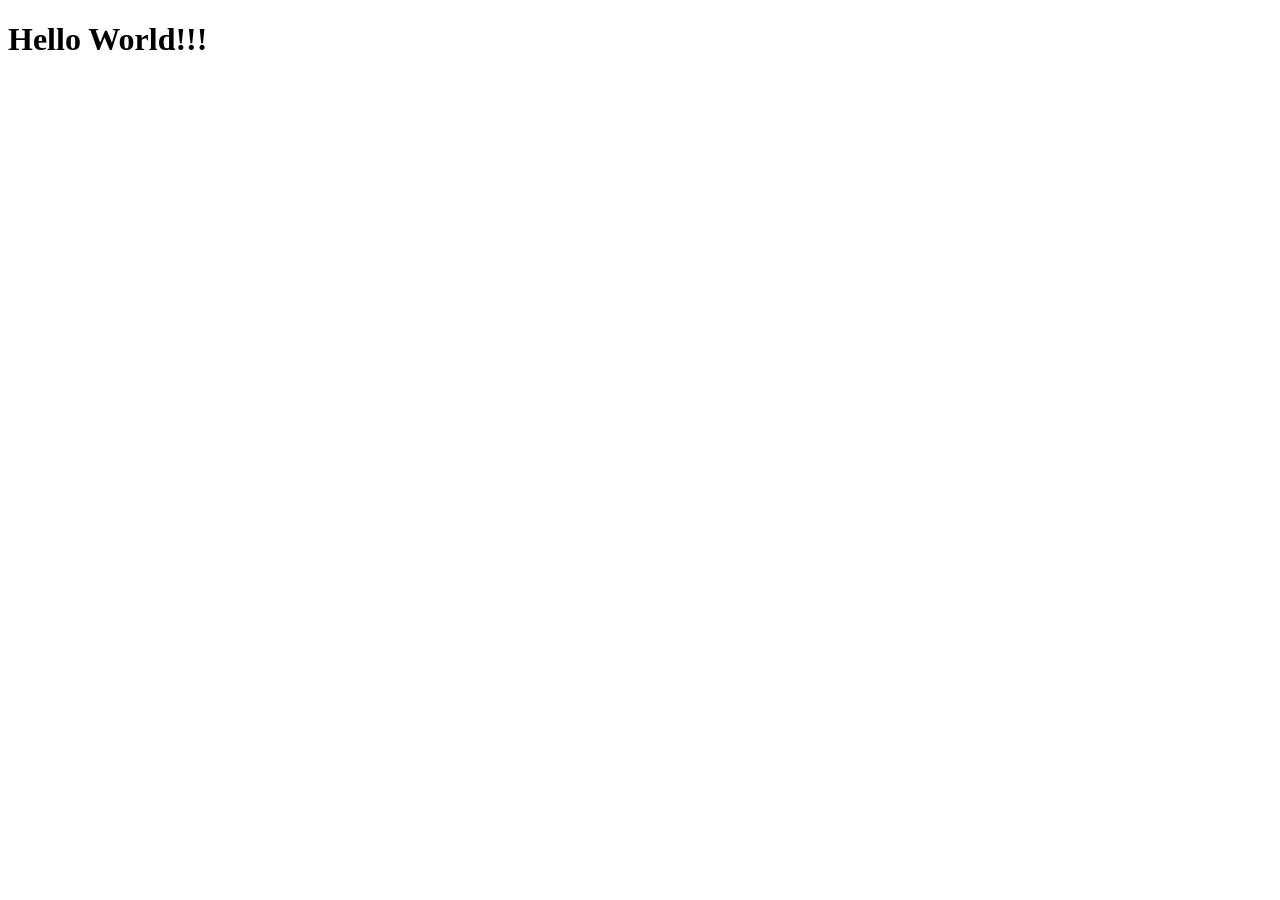
==== index.html @ 8e3392b0 "A" ====
<!DOCTYPE html>
<html>
  <head>
    <meta charset="UTF-8">
    <meta name="viewport" content="width=device-width, initial-scale=1.0">
    <title>The web site of celestine0612</title>
    <!-- The style.css file allows you to change the look of your web pages.
         If you include the next line in all your web pages, they will all share the same look.
         This makes it easier to make new pages for your site. -->
    <!-- <link href="/style.css" rel="stylesheet" type="text/css" media="all"> -->
    <style> 
    body.{
      color: 
      }
    
    </style>
    </head>
    
    <body>
    <h1>Hello World!!!</h1>


  </body>
</html>
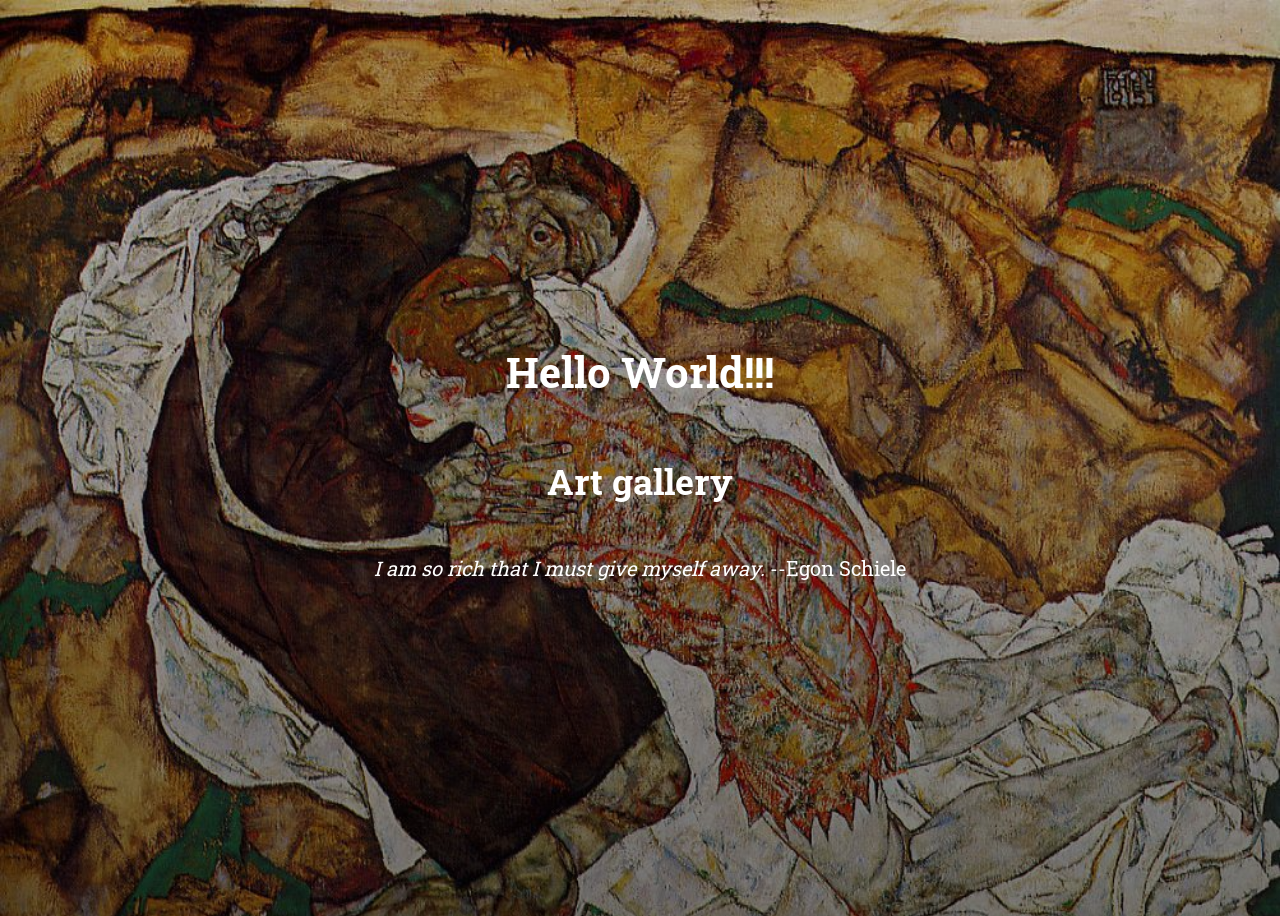
==== commit 101e464e: "First-version" ====
--- a/index.html
+++ b/index.html
@@ -8,17 +8,51 @@
          If you include the next line in all your web pages, they will all share the same look.
          This makes it easier to make new pages for your site. -->
     <!-- <link href="/style.css" rel="stylesheet" type="text/css" media="all"> -->
+     <link rel="preconnect" href="https://fonts.googleapis.com">
+     <link rel="preconnect" href="https://fonts.gstatic.com" crossorigin>
+     <link href="https://fonts.googleapis.com/css2?family=Roboto+Slab:wght@100..900&display=swap" rel="stylesheet">
+
     <style> 
-    body.{
-      color: 
-      }
+    .roboto-slab {
+      font-family: "Roboto Slab", serif;
+      font-optical-sizing: auto;
+      font-weight: 600;
+      font-style: normal;
+    }
+
+    body{
+      background-color:#F4E0C4;
+      color: white;
+      font-family: "Roboto Slab", serif;
+      background-image: linear-gradient(rgba(0,0,0,0.2), rgba(0,0,0,0.5)), 
+      url(death-and-the-maiden.jpg);
+      background-size: cover;
+      background-repeat: no-repeat;
+
+      display: flex;
+      flex-direction: column;
+      justify-content: center;
+      align-items: center;
+      min-height: 100vh;
+    }
+
+    h1{
+      font-size: 42px;
+    }
+
+    h2{
+      font-size: 36px;
+    }
+
+    p{
+      font-size: 20px;
+    }
+    </style>
+  </head>
     
-    </style>
-    </head>
-    
-    <body>
+  <body>
     <h1>Hello World!!!</h1>
-
-
+    <h2>Art gallery</h2>
+    <p><i>I am so rich that I must give myself away. </i>   --Egon Schiele </p>
   </body>
 </html>
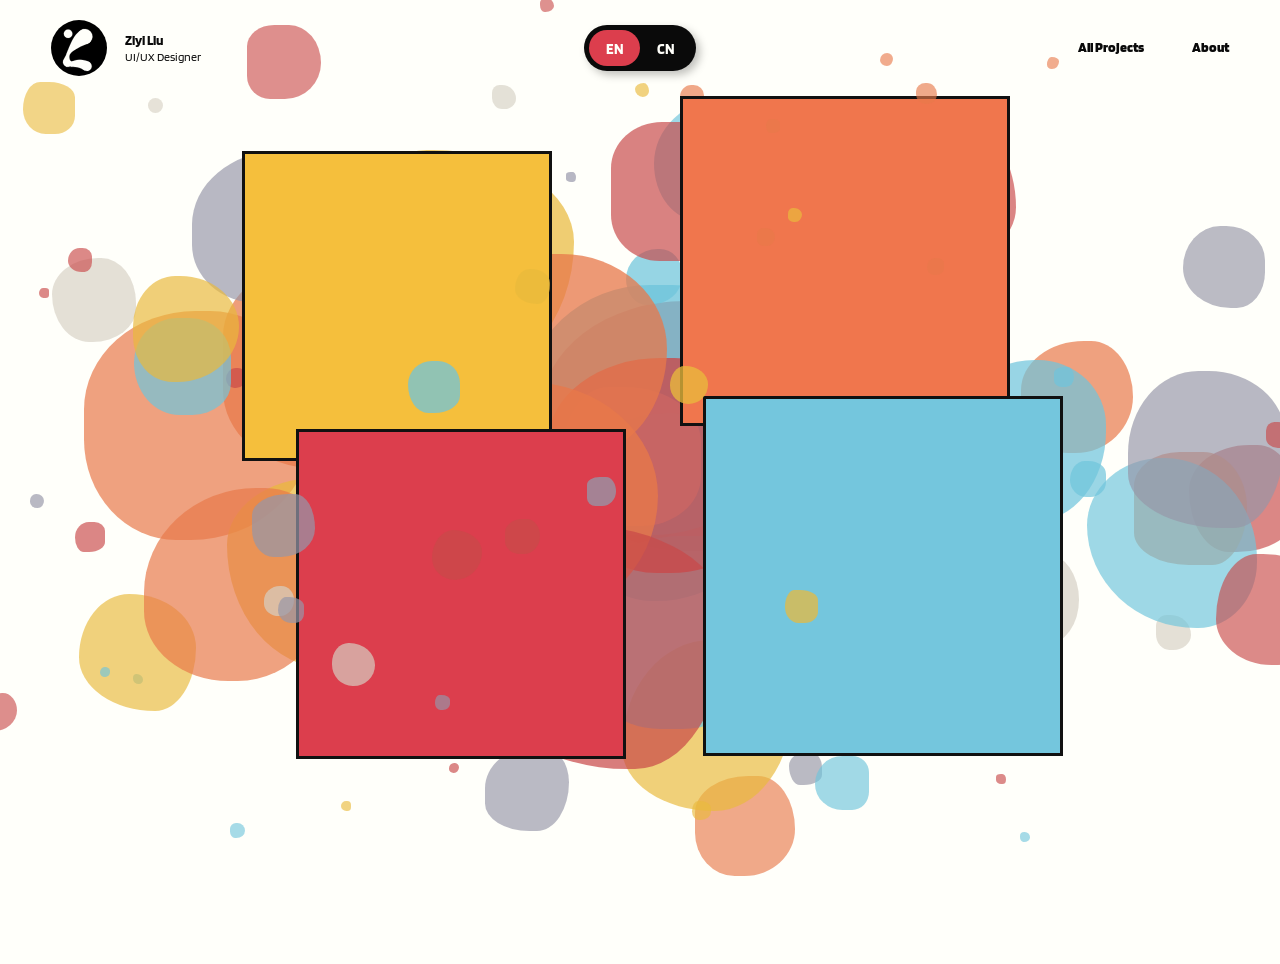
==== commit ef3abc43: "class w" ====
--- a/index.html
+++ b/index.html
@@ -1,58 +1,139 @@
 <!DOCTYPE html>
 <html>
-  <head>
-    <meta charset="UTF-8">
-    <meta name="viewport" content="width=device-width, initial-scale=1.0">
-    <title>The web site of celestine0612</title>
-    <!-- The style.css file allows you to change the look of your web pages.
-         If you include the next line in all your web pages, they will all share the same look.
-         This makes it easier to make new pages for your site. -->
-    <!-- <link href="/style.css" rel="stylesheet" type="text/css" media="all"> -->
-     <link rel="preconnect" href="https://fonts.googleapis.com">
-     <link rel="preconnect" href="https://fonts.gstatic.com" crossorigin>
-     <link href="https://fonts.googleapis.com/css2?family=Roboto+Slab:wght@100..900&display=swap" rel="stylesheet">
+<head>
+<meta charset="UTF-8">
+<meta name="viewport" content="width=device-width, initial-scale=1">
+<title>Homepage </title>
+<link href="css.css" rel="stylesheet" type="text/css" media="all"> 
+<link rel="preconnect" href="https://fonts.googleapis.com">
+<link rel="preconnect" href="https://fonts.gstatic.com" crossorigin>
+<link href="https://fonts.googleapis.com/css2?family=Blinker:wght@100;200;300;400;600;700;800;900amp;display=swap" rel="stylesheet">
+</head>
 
-    <style> 
-    .roboto-slab {
-      font-family: "Roboto Slab", serif;
-      font-optical-sizing: auto;
-      font-weight: 600;
-      font-style: normal;
-    }
+<body>
+<!-- ===== Heading ===== -->
+<header class="site-header">
+  <a class="brand" href="index.html" aria-label="Home">
+    <img class="brand-logo" src="logo.svg" alt="logo-image">
+    <div>
+      <p class="wordmark">Ziyi Liu</p>
+      <p class="role" data-i18n="role">UI/UX Designer</p>
+    </div>
+  </a>
+  <div class="lang-switch" id="langSwitch" role="group" aria-label="Language" data-lang="en">
+    <span class="lang-thumb" aria-hidden="true"></span>
+    <button class="lang-btn" type="button" data-set-lang="en" aria-pressed="true">EN</button>
+    <button class="lang-btn" type="button" data-set-lang="zh" aria-pressed="false">CN</button>
+  </div>
+  <nav class="site-nav" aria-label="Main">
+    <a href="allProject.html" data-i18n="nav.projects">All Projects</a>
+    <a href="about.html" data-i18n="nav.about">About</a>
+  </nav>
+</header>
 
-    body{
-      background-color:#F4E0C4;
-      color: white;
-      font-family: "Roboto Slab", serif;
-      background-image: linear-gradient(rgba(0,0,0,0.2), rgba(0,0,0,0.5)), 
-      url(death-and-the-maiden.jpg);
-      background-size: cover;
-      background-repeat: no-repeat;
+<main class="stage" id="stage">
+  <!-- bottom decorartion (JS) -->
+  <div class="layer layer-bg" id="layerBg" aria-hidden="true"></div>
 
-      display: flex;
-      flex-direction: column;
-      justify-content: center;
-      align-items: center;
-      min-height: 100vh;
-    }
+  <!-- middle layer - 4 project' bubbles -->
+  <div class="layer layer-main">
 
-    h1{
-      font-size: 42px;
-    }
+    <div class="slot" data-side="right"
+         style="--x:31%;--y:34%;--size:min(34vw,310px);--tint:var(--c-y);--drift-dur:19s;--morph-dur:15s;--delay:-2s;
+                --r-a:58% 42% 47% 53% / 52% 46% 54% 48%;
+                --r-b:47% 53% 61% 39% / 44% 58% 42% 56%;
+                --r-c:62% 38% 44% 56% / 57% 43% 57% 43%;">
+      <a class="bubble" href="#project-health">
+        <span class="bubble-shape"></span>
+      </a>
+      <figure class="preview">
+        <span class="preview-frame">
+          <svg viewBox="0 0 120 90" role="img" aria-label="Health preview should be here">
+            <rect width="120" height="90" fill="rgb(233,186,60)"/>
+            <circle cx="42" cy="38" r="24" fill="rgba(255,255,255,.55)"/>
+            <path d="M0 68 Q30 52 60 66 T120 58 V90 H0Z" fill="rgba(19,17,16,.18)"/>
+          </svg>
+        </span>
+        <figcaption>health app</figcaption>
+      </figure>
+    </div>
 
-    h2{
-      font-size: 36px;
-    }
+    <div class="slot" data-side="left"
+         style="--x:66%;--y:29%;--size:min(40vw,330px);--tint:var(--c-o);--drift-dur:23s;--morph-dur:18s;--delay:-7s;
+                --r-a:52% 48% 39% 61% / 46% 55% 45% 54%;
+                --r-b:63% 37% 52% 48% / 58% 41% 59% 42%;
+                --r-c:44% 56% 58% 42% / 51% 47% 53% 49%;">
+      <a class="bubble" href="#project-game">
+        <span class="bubble-shape"></span>
+      </a>
+      <figure class="preview">
+        <span class="preview-frame">
+          <svg viewBox="0 0 120 90" role="img" aria-label="Game preview should be here">
+            <rect width="120" height="90" fill="rgb(232,121,74)"/>
+            <rect x="18" y="24" width="84" height="42" rx="18" fill="rgba(255,255,255,.5)"/>
+            <circle cx="44" cy="45" r="7" fill="rgba(19,17,16,.35)"/>
+            <circle cx="78" cy="45" r="7" fill="rgba(19,17,16,.35)"/>
+          </svg>
+        </span>
+        <figcaption>Game</figcaption>
+      </figure>
+    </div>
 
-    p{
-      font-size: 20px;
-    }
-    </style>
-  </head>
-    
-  <body>
-    <h1>Hello World!!!</h1>
-    <h2>Art gallery</h2>
-    <p><i>I am so rich that I must give myself away. </i>   --Egon Schiele </p>
-  </body>
+    <div class="slot" data-side="right"
+         style="--x:36%;--y:66%;--size:min(38vw,330px);--tint:var(--c-r);--drift-dur:21s;--morph-dur:16s;--delay:-11s;
+                --r-a:49% 51% 56% 44% / 57% 43% 57% 43%;
+                --r-b:60% 40% 43% 57% / 44% 59% 41% 56%;
+                --r-c:53% 47% 62% 38% / 50% 52% 48% 50%;">
+      <a class="bubble" href="#project-research">
+        <span class="bubble-shape"></span>
+      </a>
+      <figure class="preview">
+        <span class="preview-frame">
+          <svg viewBox="0 0 120 90" role="img" aria-label="Research preview should be here">
+            <rect width="120" height="90" fill="rgb(201,74,74)"/>
+            <rect x="20" y="20" width="50" height="6" rx="3" fill="rgba(255,255,255,.7)"/>
+            <rect x="20" y="36" width="74" height="6" rx="3" fill="rgba(255,255,255,.5)"/>
+            <rect x="20" y="52" width="38" height="6" rx="3" fill="rgba(255,255,255,.5)"/>
+            <circle cx="88" cy="64" r="14" fill="rgba(19,17,16,.22)"/>
+          </svg>
+        </span>
+        <figcaption>WCAG</figcaption>
+      </figure>
+    </div>
+
+    <div class="slot" data-side="left"
+         style="--x:69%;--y:64%;--size:min(42vw,360px);--tint:var(--c-b);--drift-dur:25s;--morph-dur:20s;--delay:-16s;
+                --r-a:46% 54% 51% 49% / 55% 45% 55% 45%;
+                --r-b:57% 43% 60% 40% / 42% 57% 43% 58%;
+                --r-c:50% 50% 42% 58% / 59% 40% 60% 41%;">
+      <a class="bubble" href="#project-food">
+        <span class="bubble-shape"></span>
+      </a>
+      <figure class="preview">
+        <span class="preview-frame">
+          <svg viewBox="0 0 120 90" role="img" aria-label="Food preview should be here">
+            <rect width="120" height="90" fill="rgb(111,197,220)"/>
+            <circle cx="60" cy="45" r="26" fill="rgba(255,255,255,.55)"/>
+            <circle cx="60" cy="45" r="13" fill="rgba(19,17,16,.25)"/>
+          </svg>
+        </span>
+        <figcaption>website</figcaption>
+      </figure>
+    </div>
+  </div>
+
+  <!-- top bubbles（JS） -->
+  <div class="layer layer-top" id="layerTop" aria-hidden="true"></div>
+
+  <!-- Cursor（JS） -->
+  <div class="layer layer-cursor" id="layerCursor" aria-hidden="true"></div>
+</main>
+
+<!-- ===== Contents palce ===== -->
+<section class="site-contents" id="contents">
+</section>
+
+<script src="lang.js"> </script>
+<script src="bubble.js"></script>
+</body>
 </html>
--- a/css.css
+++ b/css.css
@@ -0,0 +1,554 @@
+:root{
+  --paper:#FFFFFA;
+  --black:#0A0A0A;
+  --grey1:#686868;
+
+  /* main bubble colour */
+  --c-y:#F5BF3C;    /* yellow */
+  --c-o:#F0764D;    /* orange */
+  --c-r:#DC3E4D;     /* red */
+  --c-b:#74C6DD;   /* blue */
+
+  /* decoration bubble colour */
+  --d-1:233,186,60;
+  --d-2:232,121,74;
+  --d-3:201,74,74;
+  --d-4:111,197,220;
+  --d-5:150,150,168;
+  --d-6:214,208,196;
+
+  /* Box shadow */
+  --shadow: 4px 4px 8px rgba(0, 0, 0, 0.25);
+
+  /* Font weight */
+  --font-weight8: 800;
+  --font-weight7: 700;
+  --font-weight6: 600;
+  --font-weight5: 500;
+  --font-weight4: 400;
+  --font-weight3: 300;
+
+  /* Font size */
+  --h1: 2rem;      /* 32px */
+  --h2: 1.75rem;   /* 28px */
+  --h3: 1.5rem;    /* 24px */
+  --h4: 1.25rem;   /* 20px */
+  --p: 0.875rem;   /* 14px */
+  --note: 0.75rem; /* 12px */
+
+
+  --stage-h:100svh;
+  --header-h:6rem;
+  --font-display: "Blinker", sans-serif;
+  --font-ui: "Blinker", sans-serif;
+}
+
+@media (prefers-color-scheme:dark){
+  :root:not([data-theme="light"]){
+    --paper:#131110;
+    --black:#F4F1EA;
+    --grey1:#a39c96;
+    --d-5:120,120,140;
+    --d-6:90,84,74;
+  }
+}
+
+:root[data-theme="dark"]{
+  --paper:#131110;
+  --black:#F4F1EA;
+  --grey1:#a39c96;
+  --d-5:120,120,140;
+  --d-6:90,84,74;
+}
+
+*,*::before,*::after{box-sizing:border-box;}
+html,body{margin:0;padding:0;}
+body{
+  background:var(--paper);
+  color:var(--black);
+  font-family:var(--font-ui);
+  -webkit-font-smoothing:antialiased;
+  overflow-x:hidden;
+}
+
+/* ============================================================
+   HEADING
+   ============================================================ */
+.site-header{
+  position:fixed;
+  top:0;
+  left:0;
+  right:0;            
+  width:100%;  
+  z-index:1000;
+  display:grid;
+  grid-template-columns:1fr auto 1fr;
+  align-items:center;
+  gap:1.5rem;
+  padding:1.25rem clamp(1.25rem,4vw,3.5rem);
+  background:transparent;     
+  pointer-events:none;
+}
+
+/* left：logo and name*/
+.brand{
+  justify-self:start;
+  display:inline-flex;
+  align-items:center;
+  gap:1.1rem;
+  color:inherit;
+  text-decoration:none;
+}
+.brand-logo{
+  width:56px;height:56px;display:block;
+  transition:transform .35s cubic-bezier(.3,1.4,.5,1);
+}
+.brand:hover .brand-logo,
+.brand:focus-visible .brand-logo{transform:rotate(-12deg) scale(1.08);}
+.brand:active .brand-logo{transform:scale(.94);}
+.brand:focus-visible{outline:2px solid var(--black);outline-offset:6px;border-radius:999px;}
+
+.wordmark{
+  font-weight:var(--font-weight7);
+  font-size:var(--p);
+  line-height:1.2;
+  margin:0;
+  letter-spacing:0;
+  }
+  
+.role{font-weight:var(--font-weight4);font-size:var(--note);line-height:1.3;margin:0;}
+
+/* middle：language switch */
+.lang-switch{
+  position:relative;
+  display:grid;
+  grid-template-columns:1fr 1fr;
+  width:112px; height:46px;
+  padding:5px;
+  background:var(--black);
+  border-radius:999px;
+  box-shadow:var(--shadow);
+}
+
+.lang-thumb{
+  position:absolute;top:5px;left:5px;
+  width:calc(50% - 5px);height:calc(100% - 10px);
+  background:var(--c-r);
+  border-radius:999px;
+  transition:transform .3s cubic-bezier(.4,0,.2,1);
+}
+.lang-switch[data-lang="zh"] .lang-thumb{transform:translateX(100%);}
+.lang-btn{
+  position:relative;
+  border:0;background:none;cursor:pointer;
+  color:var(--paper);
+  font:700 .95rem var(--font-display);
+  border-radius:999px;
+}
+.lang-btn:focus-visible{outline:2px solid #fff;outline-offset:-3px;}
+
+/* right：nav bar */
+.site-nav{justify-self:end;display:flex;gap:3rem;}
+.site-nav a{
+  color:var(--black);
+  text-decoration:none;
+  font-weight:var(--font-weight8);
+  font-size:var(--p);
+  padding:.25rem 0;
+  border-bottom:2px solid transparent;
+  transition:border-color .2s;
+}
+.site-nav a:hover,
+.site-nav a:focus-visible,
+.site-nav a[aria-current="page"]{border-bottom-color:var(--black);}
+
+/* ============================================================
+   4 main layres
+   ============================================================ */
+.stage{
+  position:relative;
+  width:100%;
+  min-height:var(--stage-h);
+  margin-top:0;
+  overflow:hidden;
+  isolation:isolate;
+}
+.layer{
+  position:absolute;
+  inset:0;
+  pointer-events:none;
+}
+.layer-bg{z-index:10;}      /* bottom decoration */
+.layer-main{z-index:20;}    /* 4 bubbles */
+.layer-top{z-index:30;}     /* top decoration*/
+.layer-cursor{z-index:40;}  /* cursor */
+
+/* ============================================================
+   bottom decoration
+   ============================================================ */
+.deco{
+  position:absolute;
+  left:var(--x);
+  top:var(--y);
+  width:var(--size);
+  height:var(--size);
+  margin-left:calc(var(--size) / -2);
+  margin-top:calc(var(--size) / -2);
+  will-change:transform;
+  animation:drift var(--drift-dur) ease-in-out var(--delay) infinite alternate;
+}
+.deco::before{
+  content:"";
+  display:block;
+  width:100%;
+  height:100%;
+  background:rgba(var(--tint), var(--alpha));
+  border-radius:var(--r-a);
+  animation:morph var(--morph-dur) ease-in-out var(--delay) infinite alternate,
+            breathe calc(var(--morph-dur) * 1.37) ease-in-out infinite alternate;
+}
+
+@keyframes drift{
+  0%   {transform:translate3d(0,0,0) rotate(0deg);}
+  25%  {transform:translate3d(var(--dx),calc(var(--dy) * -0.6),0) rotate(calc(var(--rot) * 0.4));}
+  50%  {transform:translate3d(calc(var(--dx) * -0.7),var(--dy),0) rotate(calc(var(--rot) * -0.6));}
+  75%  {transform:translate3d(calc(var(--dx) * 0.4),calc(var(--dy) * 0.8),0) rotate(calc(var(--rot) * 0.8));}
+  100% {transform:translate3d(calc(var(--dx) * -0.3),calc(var(--dy) * -0.4),0) rotate(calc(var(--rot) * -0.3));}
+}
+@keyframes morph{
+  0%  {border-radius:var(--r-a);}
+  33% {border-radius:var(--r-b);}
+  66% {border-radius:var(--r-c);}
+  100%{border-radius:var(--r-a);}
+}
+@keyframes breathe{
+  0%  {transform:scale(1);}
+  100%{transform:scale(1.06);}
+}
+
+/* ============================================================
+   4 bubbles
+   ============================================================ */
+.slot{
+  position:absolute;
+  left:var(--x);
+  top:var(--y);
+  width:var(--size);
+  height:var(--size);
+  margin-left:calc(var(--size) / -2);
+  margin-top:calc(var(--size) / -2);
+}
+.bubble{
+  position:relative;
+  display:block;
+  width:100%;
+  height:100%;
+  pointer-events:auto;
+  text-decoration:none;
+  color:var(--black);
+  cursor:pointer;
+  -webkit-tap-highlight-color:transparent;
+
+  animation:slotDrift var(--drift-dur) ease-in-out var(--delay) infinite alternate;
+  will-change:transform;
+}
+@keyframes slotDrift{
+  0%   {transform:translate3d(0,0,0) rotate(0deg);}
+  30%  {transform:translate3d(2.2%,-2.6%,0) rotate(1.1deg);}
+  60%  {transform:translate3d(-2.6%,1.8%,0) rotate(-1.3deg);}
+  100% {transform:translate3d(1.4%,2.4%,0) rotate(0.6deg);}
+}
+.bubble-shape{
+  position:absolute;
+  inset:0;
+  background:var(--tint);
+  border-style:solid; border-color:#111;
+  border-top-width:var(--sw,3px);
+  border-right-width:var(--sw,3px);
+  border-bottom-width:var(--sw,3px);
+  border-left-width:var(--sw,3px);
+  animation:
+    morph var(--morph-dur) ease-in-out var(--delay) infinite alternate,
+    brushTop    calc(var(--morph-dur)*0.46) ease-in-out var(--delay) infinite alternate,
+    brushRight  calc(var(--morph-dur)*0.59) ease-in-out calc(var(--delay) - 1.4s) infinite alternate,
+    brushBottom calc(var(--morph-dur)*0.52) ease-in-out calc(var(--delay) - 2.6s) infinite alternate,
+    brushLeft   calc(var(--morph-dur)*0.65) ease-in-out calc(var(--delay) - 0.7s) infinite alternate;
+}
+/* border changes */
+@keyframes brushTop{0%{border-top-width:4.5px;}45%{border-top-width:8px;}100%{border-top-width:5.5px;}}
+@keyframes brushRight{0%{border-right-width:7px;}50%{border-right-width:4.5px;}100%{border-right-width:8px;}}
+@keyframes brushBottom{0%{border-bottom-width:5px;}60%{border-bottom-width:9px;}100%{border-bottom-width:6px;}}
+@keyframes brushLeft{0%{border-left-width:8px;}40%{border-left-width:5px;}100%{border-left-width:7.5px;}}
+
+
+.bubble-content{
+  position:absolute;
+  inset:0;
+  display:flex;
+  flex-direction:column;
+  align-items:center;
+  justify-content:center;
+  gap:0.5rem;
+  text-align:center;
+  padding:12%;
+}
+.bubble-icon{
+  width:clamp(28px,3.2vw,44px);
+  height:auto;
+  color:#111;
+  transition:transform .45s cubic-bezier(.2,.8,.3,1);
+}
+.bubble-label{
+  font-family:var(--font-display);
+  font-weight:700;
+  font-size:clamp(1rem,1.7vw,1.5rem);
+  color:#111;
+  letter-spacing:-0.01em;
+  line-height:1.1;
+}
+.bubble:hover .bubble-shape,
+.bubble:focus-visible .bubble-shape{
+  transform:scale(1.035);
+  filter:saturate(1.15);
+}
+.bubble:hover .bubble-icon,
+.bubble:focus-visible .bubble-icon{transform:translateY(-3px) scale(1.06);}
+.bubble:focus-visible{outline:2px solid var(--black);outline-offset:8px;border-radius:40%;}
+
+/* ---------- hover preview ---------- */
+.preview{
+  position:absolute;
+  z-index:5;
+  margin:0;
+  width:clamp(140px,15vw,220px);
+  opacity:0;
+  visibility:hidden;
+  transform:translateY(10px) scale(0.94);
+  transition:opacity .32s ease, transform .38s cubic-bezier(.2,.8,.3,1), visibility 0s linear .38s;
+  pointer-events:none;
+}
+.slot[data-side="right"] .preview{left:calc(100% + 0.75rem);top:6%;}
+.slot[data-side="left"]  .preview{right:calc(100% + 0.75rem);top:6%;}
+.slot:hover .preview,
+.slot:focus-within .preview{
+  opacity:1;
+  visibility:visible;
+  transform:translateY(0) scale(1);
+  transition:opacity .32s ease, transform .38s cubic-bezier(.2,.8,.3,1), visibility 0s;
+}
+.preview-frame{
+  width:100%;
+  aspect-ratio:4 / 3;
+  border:2px solid #111;
+  border-radius:14px;
+  overflow:hidden;
+  background:var(--paper);
+  display:block;
+}
+.preview-frame img,
+.preview-frame svg{
+  width:100%;
+  height:100%;
+  object-fit:cover;
+  display:block;
+}
+.preview figcaption{
+  margin-top:0.45rem;
+  font-size:0.75rem;
+  color:var(--grey1);
+  line-height:1.35;
+}
+
+/* ============================================================
+   cursor
+   ============================================================ */
+.trail{
+  position:absolute;
+  width:var(--size);
+  height:var(--size);
+  margin-left:calc(var(--size) / -2);
+  margin-top:calc(var(--size) / -2);
+  background:rgba(var(--tint),0.42);
+  border-radius:var(--r-a);
+  animation:trailPop var(--life) cubic-bezier(.2,.7,.3,1) forwards;
+  will-change:transform,opacity;
+}
+@keyframes trailPop{
+  0%  {opacity:0;transform:scale(0.35) rotate(0deg);}
+  22% {opacity:0.9;transform:scale(1) rotate(6deg);}
+  100%{opacity:0;transform:scale(1.5) translate(var(--tx),var(--ty)) rotate(-10deg);}
+}
+
+/* ============================================================
+   CONTENTS
+   ============================================================ */
+.site-contents{
+  position:relative;
+  z-index:60;
+  padding:0 clamp(1.25rem,4vw,3.5rem) 4rem;
+  max-width:70ch;
+}
+.site-contents:empty{padding-bottom:0;}
+
+@media (max-width:720px){
+  .stage{min-height:78svh;margin-top:0;}
+  .preview{width:120px;}
+  .slot[data-side="right"] .preview{left:auto;right:calc(100% + .5rem);}
+}
+
+@media (prefers-reduced-motion:reduce){
+  .deco,.deco::before,.bubble,.bubble-shape,.trail{animation:none !important;}
+  .preview,.bubble-shape,.bubble-icon{transition:none !important;}
+}
+
+/* ============================================================
+   BoardKit Page
+   ============================================================ */
+
+.project{
+  position:relative;
+  z-index:10;
+  max-width:1120px;
+  margin:0 auto;
+  padding:0 clamp(1.25rem,4vw,3.5rem);
+}
+
+/* background bubble */
+.page-deco{
+  position:fixed;
+  inset:0;
+  z-index:0;
+  pointer-events:none;
+  overflow:hidden;}
+
+/* ---------- Hero ---------- */
+.hero{padding-top:2.5rem;}
+.hero-title{
+  display:flex;
+  align-items:center;
+  gap:1rem;
+  margin:0;
+  font-weight:var(--font-weight8);
+  font-size:clamp(1.75rem,4.6vw,3.75rem);
+  line-height:1.05;
+  letter-spacing:-0.01em;
+}
+
+.tags{list-style:none;display:flex;gap:.6rem;flex-wrap:wrap;margin:1.2rem 0 0;padding:0;}
+.tags li{
+  border:2px solid var(--black);border-radius:999px;
+  padding:.2rem 1rem;font-size:var(--p);
+}
+
+.intro{max-width:62ch;font-size:var(--p);line-height:1.4;margin:2rem 0 0;}
+
+/* ---------- heading number ---------- */
+.num-bubble{
+  --tint:var(--c-r);
+  --r-a:58% 42% 47% 53% / 52% 46% 54% 48%;
+  --r-b:47% 53% 61% 39% / 44% 58% 42% 56%;
+  --r-c:62% 38% 44% 56% / 57% 43% 57% 43%;
+  --morph-dur:12s;--delay:0s;--sw:4px;
+  position:relative;
+  flex:none;
+  width:clamp(72px,9vw,120px);
+  aspect-ratio:1;
+  display:grid;
+  place-items:center;
+}
+
+.num-bubble .num{
+  position:relative;
+  color: var(--black);
+  font-weight:var(--font-weight8);
+  font-size:clamp(1.6rem,3.6vw,3rem);
+  line-height:1;
+}
+
+.num-bubble.pop{animation:numPop .5s cubic-bezier(.2,1.4,.4,1);}
+@keyframes numPop{
+  0%{transform:scale(.7) rotate(-10deg);}
+  60%{transform:scale(1.12) rotate(3deg);}
+  100%{transform:none;}
+}
+.num-float{
+  position:fixed;z-index:50;
+  left:clamp(.5rem,2vw,2rem);top:6.5rem;
+  width:64px;
+  opacity:0;
+  transform:scale(.6);
+  pointer-events:none;
+  transition:opacity .3s ease,transform .3s cubic-bezier(.2,1.4,.4,1);
+}
+.num-float .num{font-size:1.4rem;}
+.num-float.show{opacity:1;transform:none;}
+
+/* ---------- Banner ---------- */
+.marquee{
+  position:relative;
+  z-index:10;
+  overflow:hidden;
+  margin:3.5rem 0;
+  padding:1rem 0;
+  pointer-events:none;
+  user-select:none;
+  -webkit-mask-image:linear-gradient(90deg,transparent,#000 5%,#000 95%,transparent);
+          mask-image:linear-gradient(90deg,transparent,#000 5%,#000 95%,transparent);
+}
+.marquee-track{
+  display:flex;
+  align-items:center;
+  width:max-content;
+  animation:marquee 45s linear infinite;
+}
+@keyframes marquee{to{transform:translateX(-50%);}}
+.mq-bubble{
+  position:relative;
+  flex:none;
+  width:var(--size);
+  height:var(--size);
+  margin-right:2.2rem;
+  animation:slotDrift var(--drift-dur) ease-in-out var(--delay) infinite alternate;
+}
+.mq-word{
+  flex:none;
+  margin-right:2.2rem;
+  font-weight:var(--font-weight5);
+  font-size:clamp(1.4rem,2.6vw,2rem);
+}
+
+/* ---------- Section ---------- */
+.step{padding-top:3.5rem;}
+.step-head{
+  display:flex;
+  justify-content:space-between;
+  align-items:flex-end;
+  gap:2rem;
+  margin-bottom:2rem;
+}
+.step-head p{max-width:30ch;margin:0;font-size:var(--note);line-height:1.4;}
+.step-head h2{
+  margin:0;text-align:right;
+  font-weight:var(--font-weight8);font-size:clamp(1.75rem,4.4vw,3.5rem);line-height:1;letter-spacing:-0.01em;
+}
+.ph{
+  display:grid;
+  place-items:center;
+  aspect-ratio:16 / 9;
+  background:var(--paper);
+  color:var(--black);
+  border:4px solid var(--black);
+  border-radius:clamp(28px,5vw,64px);
+  font-size:var(--p);
+  margin-bottom:2rem;
+}
+
+@media (max-width:720px){
+  .step-head{flex-direction:column;align-items:flex-start;}
+  .step-head h2{text-align:left;}
+  .num-float{top:5.5rem;width:52px;}
+}
+@media (prefers-reduced-motion:reduce){
+  .marquee-track,.mq-bubble,.num-bubble.pop{animation:none !important;}
+  .num-float{transition:none;}
+}
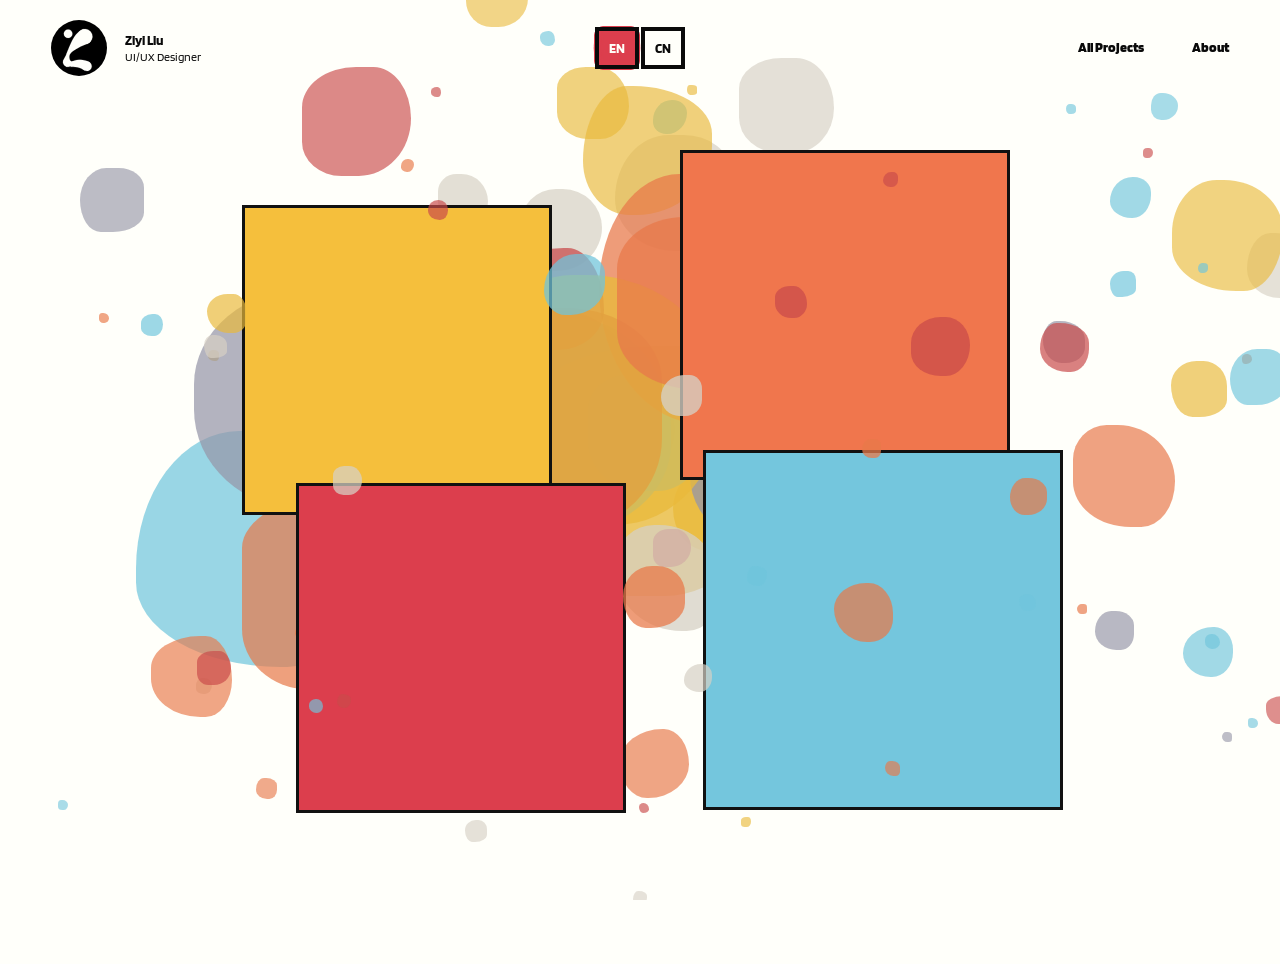
==== commit 64da9701: "all structure done" ====
--- a/index.html
+++ b/index.html
@@ -7,7 +7,7 @@
 <link href="css.css" rel="stylesheet" type="text/css" media="all"> 
 <link rel="preconnect" href="https://fonts.googleapis.com">
 <link rel="preconnect" href="https://fonts.gstatic.com" crossorigin>
-<link href="https://fonts.googleapis.com/css2?family=Blinker:wght@100;200;300;400;600;700;800;900amp;display=swap" rel="stylesheet">
+<link href="https://fonts.googleapis.com/css2?family=Blinker:wght@100;200;300;400;600;700;800;900&display=swap" rel="stylesheet">
 </head>
 
 <body>
@@ -20,13 +20,41 @@
       <p class="role" data-i18n="role">UI/UX Designer</p>
     </div>
   </a>
-  <div class="lang-switch" id="langSwitch" role="group" aria-label="Language" data-lang="en">
-    <span class="lang-thumb" aria-hidden="true"></span>
-    <button class="lang-btn" type="button" data-set-lang="en" aria-pressed="true">EN</button>
-    <button class="lang-btn" type="button" data-set-lang="zh" aria-pressed="false">CN</button>
-  </div>
+
+  <!-- ===== bubble toggle ===== -->
+<div class="lang-switch" id="langSwitch" role="group" aria-label="Language" data-lang="en">
+  <!-- bottom -->
+  <span class="lang-fill is-en" aria-hidden="true"></span>
+  <span class="lang-fill is-cn" aria-hidden="true"></span>
+
+  <!-- middle: red bubble switch -->
+  <span class="lang-goo" aria-hidden="true">
+    <i class="goo-blob goo-left is-en"></i>
+    <i class="goo-center"></i>
+    <i class="goo-blob goo-right is-cn"></i>
+  </span>
+
+  <!-- top1: black outline -->
+  <span class="lang-outline is-en" aria-hidden="true"></span>
+  <span class="lang-outline is-cn" aria-hidden="true"></span>
+
+  <!-- top2: words -->
+  <button class="lang-btn" type="button" data-set-lang="en" aria-pressed="true">EN</button>
+  <button class="lang-btn" type="button" data-set-lang="zh" aria-pressed="false">CN</button>
+</div>
+
+<!-- ===== a filter ===== -->
+<svg width="0" height="0" style="position:absolute" aria-hidden="true" focusable="false">
+  <filter id="langGoo" x="-20%" y="-30%" width="140%" height="160%" color-interpolation-filters="sRGB">
+    <feGaussianBlur in="SourceGraphic" stdDeviation="4.5" result="blur"/>
+    <feColorMatrix in="blur" mode="matrix"
+      values="1 0 0 0 0  0 1 0 0 0  0 0 1 0 0  0 0 0 18 -7"/>
+  </filter>
+</svg>
+
+<!-- ===== right ===== -->
   <nav class="site-nav" aria-label="Main">
-    <a href="allProject.html" data-i18n="nav.projects">All Projects</a>
+    <a href="ProjectsList.html" data-i18n="nav.projects">All Projects</a>
     <a href="about.html" data-i18n="nav.about">About</a>
   </nav>
 </header>
@@ -39,7 +67,7 @@
   <div class="layer layer-main">
 
     <div class="slot" data-side="right"
-         style="--x:31%;--y:34%;--size:min(34vw,310px);--tint:var(--c-y);--drift-dur:19s;--morph-dur:15s;--delay:-2s;
+         style="--x:31%;--y:40%;--size:min(34vw,310px);--tint:var(--c-y);--drift-dur:19s;--morph-dur:15s;--delay:-2s;
                 --r-a:58% 42% 47% 53% / 52% 46% 54% 48%;
                 --r-b:47% 53% 61% 39% / 44% 58% 42% 56%;
                 --r-c:62% 38% 44% 56% / 57% 43% 57% 43%;">
@@ -59,7 +87,7 @@
     </div>
 
     <div class="slot" data-side="left"
-         style="--x:66%;--y:29%;--size:min(40vw,330px);--tint:var(--c-o);--drift-dur:23s;--morph-dur:18s;--delay:-7s;
+         style="--x:66%;--y:35%;--size:min(40vw,330px);--tint:var(--c-o);--drift-dur:23s;--morph-dur:18s;--delay:-7s;
                 --r-a:52% 48% 39% 61% / 46% 55% 45% 54%;
                 --r-b:63% 37% 52% 48% / 58% 41% 59% 42%;
                 --r-c:44% 56% 58% 42% / 51% 47% 53% 49%;">
@@ -80,7 +108,7 @@
     </div>
 
     <div class="slot" data-side="right"
-         style="--x:36%;--y:66%;--size:min(38vw,330px);--tint:var(--c-r);--drift-dur:21s;--morph-dur:16s;--delay:-11s;
+         style="--x:36%;--y:72%;--size:min(38vw,330px);--tint:var(--c-r);--drift-dur:21s;--morph-dur:16s;--delay:-11s;
                 --r-a:49% 51% 56% 44% / 57% 43% 57% 43%;
                 --r-b:60% 40% 43% 57% / 44% 59% 41% 56%;
                 --r-c:53% 47% 62% 38% / 50% 52% 48% 50%;">
@@ -102,7 +130,7 @@
     </div>
 
     <div class="slot" data-side="left"
-         style="--x:69%;--y:64%;--size:min(42vw,360px);--tint:var(--c-b);--drift-dur:25s;--morph-dur:20s;--delay:-16s;
+         style="--x:69%;--y:70%;--size:min(42vw,360px);--tint:var(--c-b);--drift-dur:25s;--morph-dur:20s;--delay:-16s;
                 --r-a:46% 54% 51% 49% / 55% 45% 55% 45%;
                 --r-b:57% 43% 60% 40% / 42% 57% 43% 58%;
                 --r-c:50% 50% 42% 58% / 59% 40% 60% 41%;">
--- a/css.css
+++ b/css.css
@@ -79,7 +79,7 @@
   top:0;
   left:0;
   right:0;            
-  width:100%;  
+  width:100%; 
   z-index:1000;
   display:grid;
   grid-template-columns:1fr auto 1fr;
@@ -87,7 +87,6 @@
   gap:1.5rem;
   padding:1.25rem clamp(1.25rem,4vw,3.5rem);
   background:transparent;     
-  pointer-events:none;
 }
 
 /* left：logo and name*/
@@ -120,32 +119,101 @@
 
 /* middle：language switch */
 .lang-switch{
-  position:relative;
-  display:grid;
-  grid-template-columns:1fr 1fr;
-  width:112px; height:46px;
-  padding:5px;
-  background:var(--black);
+  --lsw:4px;
+  position:relative;
+  isolation:isolate;
+  width:92px;
+  height:44px;
+  pointer-events:auto;       
+}
+
+.lang-fill,
+.lang-outline,
+.goo-blob{
+  position:absolute;
+  top:1px;
+  height:calc(100% - 2px);
+  width:calc(50% - 2px);
+  animation:morph var(--morph-dur) ease-in-out var(--delay) infinite alternate;
+}
+
+/* EN / CN */
+.is-en{
+  left:1px;
+  --r-a:58% 42% 47% 53% / 52% 46% 54% 48%;
+  --r-b:47% 53% 61% 39% / 44% 58% 42% 56%;
+  --r-c:62% 38% 44% 56% / 57% 43% 57% 43%;
+  --morph-dur:9s; --delay:-2s;
+}
+.is-cn{
+  left:calc(50% + 1px);
+  --r-a:46% 54% 51% 49% / 55% 45% 55% 45%;
+  --r-b:57% 43% 60% 40% / 42% 57% 43% 58%;
+  --r-c:50% 50% 42% 58% / 59% 40% 60% 41%;
+  --morph-dur:11s; --delay:-5s;
+}
+
+/* lang bg color */
+.lang-fill{background:var(--paper);z-index:1;}
+
+/* lang middle red */
+.lang-goo{
+  position:absolute;
+  inset:0;
+  z-index:2;
+  filter:url(#langGoo);
+  pointer-events:none;
+}
+.goo-blob,
+.goo-center{background:var(--c-r);}
+
+/* left:EN=1 CN=0 */
+.goo-left{transform:scale(1);transition:transform .45s;}
+/* right:EN=0 */
+.goo-right{transform:scale(0);transition:transform .45s;}
+/* stick two bubbles together */
+.goo-center{
+  position:absolute;
+  left:0; top:30%;
+  width:50%; height:40%;
   border-radius:999px;
-  box-shadow:var(--shadow);
-}
-
-.lang-thumb{
-  position:absolute;top:5px;left:5px;
-  width:calc(50% - 5px);height:calc(100% - 10px);
-  background:var(--c-r);
+  transition:transform .6s;
+}
+.lang-switch[data-lang="zh"] .goo-left  {transform:scale(0);}
+.lang-switch[data-lang="zh"] .goo-right {transform:scale(1);}
+.lang-switch[data-lang="zh"] .goo-center{transform:translateX(100%);}
+
+/* top: handdraw line-keep changing */
+.lang-outline{
+  z-index:3;
+  border:var(--lsw) solid var(--black);
+  pointer-events:none;
+  animation:
+    morph var(--morph-dur) ease-in-out var(--delay) infinite alternate,
+    langBrush calc(var(--morph-dur)*0.5) ease-in-out var(--delay) infinite alternate;
+}
+@keyframes langBrush{
+  0%  {border-width:2px 4px 3px 5px;}
+  50% {border-width:5px 2px 4px 2px;}
+  100%{border-width:3px 5px 2px 4px;}
+}
+
+.lang-btn{
+  position:absolute;
+  top:0;
+  width:50%;
+  height:100%;
+  z-index:4;
+  border:0;background:none;cursor:pointer;
+  color:var(--black);
+  font:700 .85rem var(--font-display);
   border-radius:999px;
-  transition:transform .3s cubic-bezier(.4,0,.2,1);
-}
-.lang-switch[data-lang="zh"] .lang-thumb{transform:translateX(100%);}
-.lang-btn{
-  position:relative;
-  border:0;background:none;cursor:pointer;
-  color:var(--paper);
-  font:700 .95rem var(--font-display);
-  border-radius:999px;
-}
-.lang-btn:focus-visible{outline:2px solid #fff;outline-offset:-3px;}
+  transition:color .25s ease .2s;   
+}
+.lang-btn[data-set-lang="en"]{left:0;}
+.lang-btn[data-set-lang="zh"]{left:50%;}
+.lang-btn[aria-pressed="true"]{color:var(--paper);}   
+.lang-btn:focus-visible{outline:2px solid var(--black);outline-offset:2px;}
 
 /* right：nav bar */
 .site-nav{justify-self:end;display:flex;gap:3rem;}
@@ -161,6 +229,47 @@
 .site-nav a:hover,
 .site-nav a:focus-visible,
 .site-nav a[aria-current="page"]{border-bottom-color:var(--black);}
+
+/* ============================================================
+   labels
+   ============================================================ */
+.tags li{
+  border:3px solid var(--black);
+  border-width:3px 2.5px 3.5px 2.5px;                 /* different width-brush  */
+  border-radius:38% 62% 55% 45% / 62% 48% 52% 58%;    /* keep change-make bubble looks like floating */
+  padding:.3rem 1.2rem;
+  font-size:var(--note);
+  line-height:1.3;
+}
+
+.tags li:nth-child(1){
+  border-width:3px 2.5px 3.5px 2.5px;
+  border-radius:38% 62% 55% 45% / 62% 48% 52% 58%;
+}
+.tags li:nth-child(2){
+  border-width:2.5px 3.5px 2.5px 3px;
+  border-radius:55% 45% 40% 60% / 50% 60% 40% 50%;
+  transform:rotate(-0.6deg);
+}
+.tags li:nth-child(3){
+  border-width:3.5px 2.5px 3px 3.5px;
+  border-radius:44% 56% 62% 38% / 55% 42% 58% 45%;
+  transform:rotate(0.5deg);
+}
+.tags li:nth-child(4){
+  border-width:2.5px 3px 3.5px 2.5px;
+  border-radius:60% 40% 48% 52% / 46% 56% 44% 54%;
+  transform:rotate(-0.4deg);
+}
+.tags li:nth-child(5){
+  border-width:3px 3.5px 2.5px 3px;
+  border-radius:42% 58% 50% 50% / 58% 44% 56% 42%;
+  transform:rotate(0.7deg);
+}
+.tags li:nth-child(n+6){
+  border-width:3.5px 2.5px 3px 3px;
+  border-radius:52% 48% 43% 57% / 49% 57% 43% 51%;
+}
 
 /* ============================================================
    4 main layres
@@ -417,12 +526,12 @@
 .page-deco{
   position:fixed;
   inset:0;
-  z-index:0;
+  z-index:-1;
   pointer-events:none;
   overflow:hidden;}
 
 /* ---------- Hero ---------- */
-.hero{padding-top:2.5rem;}
+.hero{padding-top:3rem;}
 .hero-title{
   display:flex;
   align-items:center;
@@ -432,6 +541,7 @@
   font-size:clamp(1.75rem,4.6vw,3.75rem);
   line-height:1.05;
   letter-spacing:-0.01em;
+  padding-top: 2rem;
 }
 
 .tags{list-style:none;display:flex;gap:.6rem;flex-wrap:wrap;margin:1.2rem 0 0;padding:0;}
@@ -488,10 +598,8 @@
   position:relative;
   z-index:10;
   overflow:hidden;
-  margin:3.5rem 0;
+  margin:2rem 0 0;
   padding:1rem 0;
-  pointer-events:none;
-  user-select:none;
   -webkit-mask-image:linear-gradient(90deg,transparent,#000 5%,#000 95%,transparent);
           mask-image:linear-gradient(90deg,transparent,#000 5%,#000 95%,transparent);
 }
@@ -512,6 +620,7 @@
 }
 .mq-word{
   flex:none;
+  color:inherit;text-decoration:none;white-space:nowrap;
   margin-right:2.2rem;
   font-weight:var(--font-weight5);
   font-size:clamp(1.4rem,2.6vw,2rem);
@@ -532,15 +641,14 @@
   font-weight:var(--font-weight8);font-size:clamp(1.75rem,4.4vw,3.5rem);line-height:1;letter-spacing:-0.01em;
 }
 .ph{
-  display:grid;
-  place-items:center;
+  display:grid;place-items:center;
   aspect-ratio:16 / 9;
-  background:var(--paper);
+  background:var(--grey-bg);
   color:var(--black);
-  border:4px solid var(--black);
-  border-radius:clamp(28px,5vw,64px);
-  font-size:var(--p);
-  margin-bottom:2rem;
+  font-weight:var(--font-weight7);
+  font-size:var(--h2);
+  width:100vw;
+  margin:0 0 3rem calc(50% - 50vw);   /* full-bleed */
 }
 
 @media (max-width:720px){
@@ -551,4 +659,574 @@
 @media (prefers-reduced-motion:reduce){
   .marquee-track,.mq-bubble,.num-bubble.pop{animation:none !important;}
   .num-float{transition:none;}
-}+}
+
+
+/* ============================================================
+   allProjects Page-project list
+   ============================================================ */
+.content {
+  max-width: 1200px;
+  margin: 60px auto;
+  padding: 0 60px;
+}
+
+.project-card {
+  padding: 24px;
+  border: 1px solid #ddd;
+  border-radius: 12px;
+}
+
+.project-card a {
+  color: #DC3E4D;
+  text-decoration: none;
+}
+
+.project-card a:hover {
+  text-decoration: underline;
+}
+
+.visually-hidden{
+  position:absolute;width:1px;height:1px;overflow:hidden;
+  clip:rect(0 0 0 0);white-space:nowrap;
+}
+
+.projects-page{
+  position:relative;
+  z-index:10;                                  
+  max-width:none;
+  margin:0;
+  padding:calc(var(--header-h) + 1rem) clamp(1.25rem,4vw,3.5rem) 4rem;
+  display:grid;
+  grid-template-columns:minmax(280px,420px) 1fr;
+  gap:2.5rem;
+  align-items:start;
+}
+
+/* ---------- ledt:list ---------- */
+.project-list{list-style:none;margin:0;padding:0;}
+.project-item{
+  font-weight:var(--font-weight4);              
+}
+.project-item:hover,
+.project-item:focus-within{
+  font-weight:var(--font-weight7);            
+}
+.project-link{
+  display:block;
+  color:inherit;
+  text-decoration:none;
+  padding:0rem 0 .8rem;
+  outline:none;
+}
+.project-top{
+  display:flex;
+  justify-content:space-between;
+  align-items:center;
+  flex-wrap:wrap;
+  gap:.6rem 1rem;
+}
+.project-title{
+  margin:0;
+  font-weight:inherit;                         
+  font-size:var(--h2);
+  line-height:1.1;
+}
+.project-num{margin-right:.5rem;}
+.project-item .tags{margin:0;}                 
+.project-desc{
+  margin:.9rem 0 0;
+  font-size:var(--p);
+  line-height:1.4;
+  font-weight:inherit;
+}
+
+/* 静止的不规则分隔线 */
+.project-line{
+  display:block;
+  width:100%;
+  height:20px;
+}
+.project-line path{
+  fill:none;
+  stroke:var(--black);
+  stroke-width:2;
+  stroke-linecap:round;
+  vector-effect:non-scaling-stroke;             
+}
+
+/* ---------- right：project poster ---------- */
+.project-preview{
+  position:sticky;
+  top:calc(var(--header-h) + 1rem);
+  aspect-ratio:4 / 3;
+  background:color-mix(in srgb, var(--black) 14%, var(--paper)); 
+  overflow:hidden;
+}
+.preview-slide{
+  position:absolute;
+  inset:0;
+  margin:0;
+  display:grid;
+  place-items:center;
+  opacity:0;
+  transition:opacity .35s ease;
+}
+.preview-slide.is-active{opacity:1;}
+.preview-slide img{width:100%;height:100%;object-fit:cover;display:block;}
+.preview-placeholder{color:var(--grey1);font-size:var(--p);}
+
+@media (max-width:720px){
+  .projects-page{
+    grid-template-columns:1fr;
+  }
+  .project-preview{
+    display:block;
+    order:-1;
+    position: static;
+    width:100%;
+  }               
+}
+
+/* ============================================================
+   =====  BoardKit  =====
+   ============================================================ */
+:root{
+  --grey-bg:color-mix(in srgb,var(--black) 14%,var(--paper));
+  --wave:url("data:image/svg+xml,%3Csvg xmlns='http://www.w3.org/2000/svg' viewBox='0 0 1440 100' preserveAspectRatio='none'%3E%3Cpath d='M0 0H1440V40C1180 100 1000 0 760 45S260 100 0 30Z'/%3E%3C/svg%3E");
+}
+html{scroll-behavior:smooth;}
+[data-nav]{scroll-margin-top:6rem;}
+
+/* ---- left side nav (JS ) ---- */
+.side-nav{
+  position:fixed;
+  left:clamp(1rem,2.2vw,2.5rem);
+  top:50%;
+  transform:translateY(-50%);
+  z-index:50;
+  display:flex;
+  flex-direction:column;
+  gap:.9rem;
+}
+
+.side-nav a{
+  position:relative;
+  padding-left:1.1rem;
+  font-size:var(--note);
+  color:var(--grey1);
+  text-decoration:none;
+  transition:color .2s;
+}
+
+.side-nav a::before{
+  content:"";
+  position:absolute;
+  left:0;top:50%;
+  width:.55rem;
+  height:.55rem;
+  margin-top:-.275rem;
+  border-radius:50%;
+  background:var(--c-r);
+  transform:scale(0);
+  transition:transform .25s cubic-bezier(.2,1.4,.4,1);
+}
+
+.side-nav a:hover{
+  color:var(--black);
+}
+.side-nav a.is-active{
+  color:var(--black);
+  font-weight:var(--font-weight7);
+}
+
+.side-nav a.is-active::before{transform:scale(1);}
+@media (max-width:1359px){.side-nav{display:none;}}
+
+/* ---- section heading variants: data-align="left|right" ---- */
+.step-head{
+  align-items:center;
+}
+
+.step-head h2{
+  display:flex;
+  align-items:center;
+  gap:.15em;
+  white-space:nowrap;
+}
+
+.step-head .num-bubble{
+  width:1.3em;
+}
+
+.step-head .num-bubble .num{
+  font-size:.55em;
+}
+
+.step[data-align="right"] .step-head h2{flex-direction:row-reverse;}
+.step[data-align="left"] .step-head{flex-direction:row-reverse;}
+.step[data-align="left"] .step-head h2{text-align:left;}
+@media (max-width:720px){
+  .step[data-align="left"] .step-head{flex-direction:column;}
+  .step-head h2{white-space:normal;}
+}
+
+/* ---- wavy full-bleed bands ---- */
+.band{
+  position:relative;
+  isolation:isolate;
+  padding:clamp(5rem,11vw,10rem) 0;
+}
+
+.band::before,.band::after{
+  content:"";
+  position:absolute;
+  left:0;
+  right:0;
+  height:clamp(36px,7vw,100px);
+  background:var(--paper);
+  -webkit-mask:var(--wave) center/100% 100% no-repeat;mask:var(--wave) center/100% 100% no-repeat;
+}
+
+.band::before{
+  top:-1px;
+}
+.band::after{
+  bottom:-1px;
+  transform:scaleY(-1);
+}
+.band-grey{
+  background:var(--grey-bg);
+}
+.band-red{
+  background:var(--c-r);
+  color:#FFFFFA;
+}
+.band-flat::before,.band-flat::after{display:none;}   
+.band-flat{
+  background:var(--c-r);
+  color:#FFFFFA;
+}
+.showcase{
+  display:grid;
+  place-items:center;
+  min-height:min(70vw,720px);
+  font-weight:var(--font-weight7);
+  font-size:var(--h2);
+  text-align:center;
+}
+
+.showcase video,.showcase img{
+  width:100%;
+  max-height:720px;
+  object-fit:cover;
+  display:block;
+}
+
+/* ---- persona ---- */
+.persona-list{
+  position:relative;
+  display:grid;
+  gap:4rem;
+  padding:1rem 0 3rem;
+}
+.persona{
+  display:flex;
+  gap:2.5rem;
+  align-items:flex-start;
+  position:relative;
+  z-index:1;
+}
+.persona:nth-child(even){flex-direction:row-reverse;}
+.avatar{
+  flex:none;
+  width:clamp(110px,15vw,190px);
+  aspect-ratio:1;
+  border-radius:50%;
+  border:3px solid var(--black);
+  background:var(--grey-bg);
+  overflow:hidden;
+}
+.avatar img{
+  width:100%;
+  height:100%;
+  object-fit:cover;
+  display:block;
+}
+.persona h3{
+  margin:0 0 .4rem;
+  font-size:var(--h4);
+}
+.persona p{
+  margin:0;
+  font-size:var(--note);
+  line-height:1.5;
+}
+.persona-cols{
+  display:grid;
+  grid-template-columns:1fr 1fr;
+  gap:1.5rem;
+  margin-top:1rem;
+}
+.persona-cols h4{
+  margin:0 0 .3rem;
+  font-size:var(--note);
+}
+.persona-cols ul{
+  margin:0;
+  padding-left:1rem;
+  font-size:var(--note);
+  line-height:1.5;
+}
+.persona-path{
+  position:absolute;
+  inset:0;
+  width:100%;
+  height:100%;
+  z-index:0;
+  pointer-events:none;
+  overflow:visible;
+}
+.persona-path path{
+  fill:none;
+  stroke:var(--black);
+  stroke-width:2;
+  stroke-dasharray:10 14;
+  vector-effect:non-scaling-stroke;
+}
+@media (max-width:720px){
+  .persona,.persona:nth-child(even){flex-direction:column;}
+  .persona-path{display:none;}}
+
+/* ---- pain-point blobs ---- */
+.pain-grid{
+  display:grid;
+  grid-template-columns:repeat(3,1fr);
+  gap:2rem;
+  padding:1rem 0;
+}
+.blob{
+  aspect-ratio:1;
+  display:flex;
+  align-items:center;
+  justify-content:center;
+  padding:clamp(1.5rem,4vw,3.2rem);
+  border:5px solid #FFFFFA;
+  border-radius:var(--r-a,50%);
+  animation:morph var(--morph-dur,12s) ease-in-out var(--delay,0s) infinite alternate;
+}
+.blob ul{
+  margin:0;
+  padding-left:1.1rem;
+  font-size:var(--p);
+  line-height:1.5;
+}
+@media (max-width:720px){.pain-grid{grid-template-columns:1fr;}}
+
+/* ---- footer ---- */
+.site-footer{
+  position:relative;
+  z-index:10;
+  padding:5rem 0 0;
+}
+.foot-actions{
+  position:relative;
+  display:flex;
+  justify-content:center;
+  align-items:center;
+  padding:0 clamp(1.25rem,4vw,3.5rem);}
+
+.btn-blob,.btn-top{
+  border:3px solid var(--black);
+  background:transparent;
+  color:var(--black);
+  cursor:pointer;
+  font:var(--font-weight7) 1.25rem var(--font-display);
+  text-decoration:none;
+  transition:background .25s,color .25s;
+}
+.btn-blob{
+  padding:1.1rem 2.6rem;
+  border-width:3px 4px 4px 3px;
+  border-radius:55% 45% 48% 52% / 62% 54% 46% 38%;
+}
+.btn-top{
+  position:absolute;
+  right:clamp(1.25rem,4vw,3.5rem);
+  width:64px;
+  height:64px;
+  border-radius:50%;
+  display:grid;
+  place-items:center;
+  padding:0;
+}
+.btn-top svg{
+  width:28px;
+  height:28px;
+  stroke:currentColor;
+  fill:none;
+  stroke-width:2.4;
+  stroke-linecap:round;
+  stroke-linejoin:round;
+}
+.btn-blob:hover,.btn-blob:focus-visible,.btn-top:hover,.btn-top:focus-visible{
+  background:var(--black);
+  color:var(--paper);
+}
+.mq-word:hover{
+  text-decoration:underline;
+  text-underline-offset:.2em;
+}
+.mq-word.is-current{font-weight:var(--font-weight8);}
+.marquee:hover .marquee-track{animation-play-state:paused;}
+
+/* ============================================================
+   About page
+   ============================================================ */
+.about-hero {
+  padding-top: clamp(10rem, 23vw, 19rem);
+  padding-bottom: clamp(6rem, 17vw, 15rem);
+}
+
+.name-wrap{
+  position:relative;
+}
+
+.name-art{
+  display:block;
+  width:100%;
+  height:auto;
+  position:relative;
+  z-index:1;}         
+
+.profile{
+  position:absolute;
+  z-index:2;
+  left:50%;
+  top:50%;
+  width:clamp(150px,30%,340px);
+  aspect-ratio:1;
+  transform:translate(-50%,-50%);
+  background:var(--c-r);
+  border:5px solid var(--black);
+  overflow:hidden;
+  border-radius:var(--r-a);
+  animation:morph 12s ease-in-out infinite alternate;
+  --r-a:58% 42% 47% 53% / 52% 46% 54% 48%;
+  --r-b:47% 53% 61% 39% / 44% 58% 42% 56%;
+  --r-c:62% 38% 44% 56% / 57% 43% 57% 43%;
+}
+
+.profile img{
+  width:100%;
+  height:100%;
+  object-fit:cover;
+  display:block;
+}
+
+.hi{
+  margin:0;
+  font-size:clamp(3rem,8vw,6rem);
+  font-weight:var(--font-weight8);
+  line-height:1;
+}
+
+.hi-text{
+  max-width:70ch;
+  font-size:var(--p);
+  line-height:1.4;
+  margin:2rem 0 0;
+}
+
+.band-flat .project{
+  padding-top:clamp(3rem,6vw,5rem);
+  padding-bottom:clamp(3rem,6vw,5rem);
+}
+
+.cv{
+  padding:4rem 2rem 2rem;
+}
+
+.cv h2{
+  margin:0 0 1.2rem;
+  font-size:var(--h1);
+  font-weight:var(--font-weight8);
+}
+.cv-block{
+  margin-bottom:3.5rem;
+}
+.cv-cols{
+  display:grid;
+  grid-template-columns:1fr 1fr;
+  gap:3rem;
+}
+.cv-row{
+  display:grid;
+  grid-template-columns:8.5rem 1fr;
+  gap:1rem;
+  padding:.6rem 0 .6rem 2.5rem;
+  align-items:start;
+}
+.cv-row .when{
+  font-size:var(--h4);
+}
+
+.cv-row b{
+  display:block;
+  font-weight:var(--font-weight4);
+  font-size:var(--h4);
+}
+.cv-row small{
+  font-size:var(--note);
+}
+.skills{
+  display:grid;
+  grid-template-columns:1fr 1fr;
+  gap:2rem;
+}
+.skills h3{
+  margin:0 0 .8rem;
+  font-size:var(--h4);
+  font-weight:var(--font-weight4);
+}
+.skill{
+  display:flex;
+  align-items:center;
+  gap:1rem;
+  margin-bottom:.9rem;
+}
+.skill-ic{
+  width:40px;
+  height:40px;
+  border-radius:8px;
+  display:grid;
+  place-items:center;
+  font-weight:800;
+  font-size:.9rem;
+  background:var(--grey-bg);
+  color:var(--black);
+}
+.dots i{
+  display:inline-block;
+  width:7px;
+  height:7px;
+  margin-right:.7rem;
+  border-radius:50%;
+  background:color-mix(in srgb,var(--black) 18%,var(--paper));
+}
+.dots i.on{background:var(--black);}
+.langs{
+  display:flex;
+  gap:3rem;
+  flex-wrap:wrap;
+  font-size:var(--h4);
+}
+
+.langs span+span{
+  margin-left:1.5rem;
+}
+.hobbies{min-height:10rem;}
+
+@media (max-width:720px){
+  .cv-cols,.skills{grid-template-columns:1fr;}
+  .cv-row{padding-left:0;grid-template-columns:6rem 1fr;}}
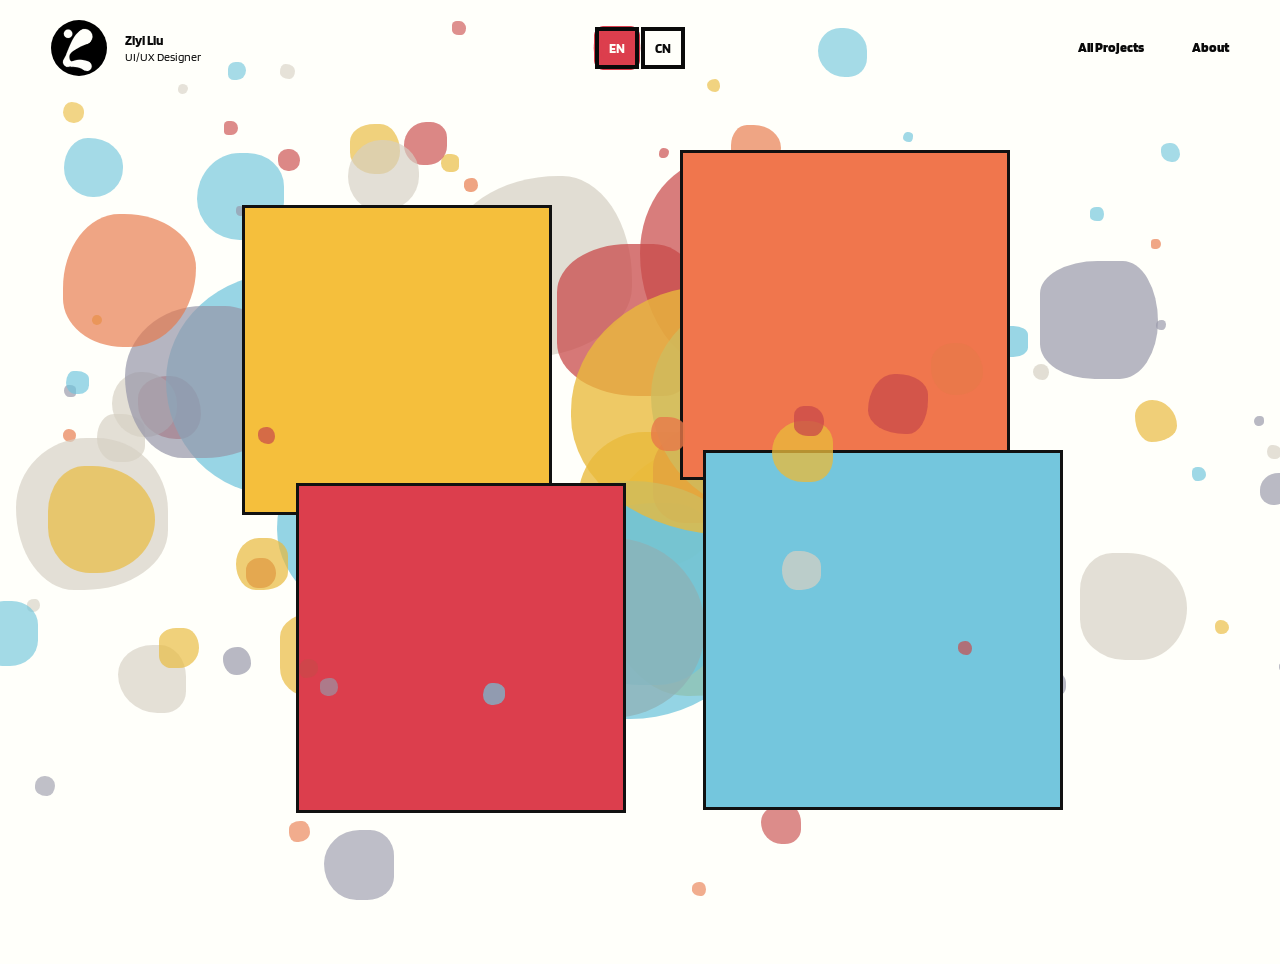
==== commit 820d1371: "debug" ====
--- a/index.html
+++ b/index.html
@@ -76,7 +76,7 @@
       </a>
       <figure class="preview">
         <span class="preview-frame">
-          <svg viewBox="0 0 120 90" role="img" aria-label="Health preview should be here">
+          <svg viewBox="0 0 120 90" role="img" aria-label="Health preview should be here" preserveAspectRatio="xMidYMid slice">
             <rect width="120" height="90" fill="rgb(233,186,60)"/>
             <circle cx="42" cy="38" r="24" fill="rgba(255,255,255,.55)"/>
             <path d="M0 68 Q30 52 60 66 T120 58 V90 H0Z" fill="rgba(19,17,16,.18)"/>
@@ -96,7 +96,7 @@
       </a>
       <figure class="preview">
         <span class="preview-frame">
-          <svg viewBox="0 0 120 90" role="img" aria-label="Game preview should be here">
+          <svg viewBox="0 0 120 90" role="img" aria-label="Game preview should be here" preserveAspectRatio="xMidYMid slice">
             <rect width="120" height="90" fill="rgb(232,121,74)"/>
             <rect x="18" y="24" width="84" height="42" rx="18" fill="rgba(255,255,255,.5)"/>
             <circle cx="44" cy="45" r="7" fill="rgba(19,17,16,.35)"/>
@@ -117,7 +117,7 @@
       </a>
       <figure class="preview">
         <span class="preview-frame">
-          <svg viewBox="0 0 120 90" role="img" aria-label="Research preview should be here">
+          <svg viewBox="0 0 120 90" role="img" aria-label="Research preview should be here" preserveAspectRatio="xMidYMid slice">
             <rect width="120" height="90" fill="rgb(201,74,74)"/>
             <rect x="20" y="20" width="50" height="6" rx="3" fill="rgba(255,255,255,.7)"/>
             <rect x="20" y="36" width="74" height="6" rx="3" fill="rgba(255,255,255,.5)"/>
@@ -139,7 +139,7 @@
       </a>
       <figure class="preview">
         <span class="preview-frame">
-          <svg viewBox="0 0 120 90" role="img" aria-label="Food preview should be here">
+          <svg viewBox="0 0 120 90" role="img" aria-label="Food preview should be here" preserveAspectRatio="xMidYMid slice">
             <rect width="120" height="90" fill="rgb(111,197,220)"/>
             <circle cx="60" cy="45" r="26" fill="rgba(255,255,255,.55)"/>
             <circle cx="60" cy="45" r="13" fill="rgba(19,17,16,.25)"/>
--- a/css.css
+++ b/css.css
@@ -425,47 +425,72 @@
 .bubble:focus-visible{outline:2px solid var(--black);outline-offset:8px;border-radius:40%;}
 
 /* ---------- hover preview ---------- */
+/* ---------- 放大倍数只改这里 ---------- */
+:root{ 
+  --grow:1.05; 
+}        
+.slot{
+  transition:
+    width  .5s cubic-bezier(.2,.8,.3,1),
+    height .5s cubic-bezier(.2,.8,.3,1),
+    margin .5s cubic-bezier(.2,.8,.3,1);
+}
+.slot.is-open,
+.slot:has(:focus-visible){
+  width:calc(var(--size) * var(--grow));
+  height:calc(var(--size) * var(--grow));
+  margin-left:calc(var(--size) * var(--grow) / -2);
+  margin-top:calc(var(--size) * var(--grow) / -2);
+  z-index:5;
+}
+@media (hover:hover){
+  .slot:hover{
+    width:calc(var(--size) * var(--grow));
+    height:calc(var(--size) * var(--grow));
+    margin-left:calc(var(--size) * var(--grow) / -2);
+    margin-top:calc(var(--size) * var(--grow) / -2);
+    z-index:5;
+  }
+}
+
 .preview{
-  position:absolute;
-  z-index:5;
-  margin:0;
-  width:clamp(140px,15vw,220px);
-  opacity:0;
-  visibility:hidden;
-  transform:translateY(10px) scale(0.94);
-  transition:opacity .32s ease, transform .38s cubic-bezier(.2,.8,.3,1), visibility 0s linear .38s;
-  pointer-events:none;
-}
-.slot[data-side="right"] .preview{left:calc(100% + 0.75rem);top:6%;}
-.slot[data-side="left"]  .preview{right:calc(100% + 0.75rem);top:6%;}
-.slot:hover .preview,
-.slot:focus-within .preview{
-  opacity:1;
-  visibility:visible;
-  transform:translateY(0) scale(1);
-  transition:opacity .32s ease, transform .38s cubic-bezier(.2,.8,.3,1), visibility 0s;
-}
+  position:absolute; inset:0; margin:0;
+  opacity:0; visibility:hidden; pointer-events:none;
+  transition:opacity .35s ease, visibility 0s linear .35s;
+}
+.slot.is-open .preview,
+.slot:has(:focus-visible) .preview{
+  opacity:1; visibility:visible;
+  transition:opacity .35s ease, visibility 0s;
+}
+@media (hover:hover){
+  .slot:hover .preview{
+    opacity:1; visibility:visible;
+    transition:opacity .35s ease, visibility 0s;
+  }
+}
+
+/* 图片框：和 bubble-shape 用同一组 morph / drift 参数，所以形状和位置会同步 */
+/* 图片框：没有边框，放在 bubble 下面，由 bubble 原本的边框盖住它的边缘 */
 .preview-frame{
-  width:100%;
-  aspect-ratio:4 / 3;
-  border:2px solid #111;
-  border-radius:14px;
+  position:absolute; inset:2px; display:block;      /* 缩进 2px，避免边缘露出来 */
+  border:0;
+  border-radius:var(--r-a);
+  background:var(--tint);
   overflow:hidden;
-  background:var(--paper);
-  display:block;
+  animation:
+    morph     var(--morph-dur) ease-in-out var(--delay) infinite alternate,
+    slotDrift var(--drift-dur) ease-in-out var(--delay) infinite alternate;
 }
 .preview-frame img,
-.preview-frame svg{
-  width:100%;
-  height:100%;
-  object-fit:cover;
-  display:block;
-}
+.preview-frame svg{ width:100%; height:100%; object-fit:cover; display:block; }
+
 .preview figcaption{
-  margin-top:0.45rem;
-  font-size:0.75rem;
-  color:var(--grey1);
-  line-height:1.35;
+  position:absolute; left:50%; bottom:12%; transform:translateX(-50%);
+  padding:.25rem .9rem;
+  background:var(--paper); color:#111;
+  border:2px solid #111; border-radius:999px;
+  font-weight:var(--font-weight7); font-size:.85rem; white-space:nowrap;
 }
 
 /* ============================================================
@@ -501,12 +526,10 @@
 
 @media (max-width:720px){
   .stage{min-height:78svh;margin-top:0;}
-  .preview{width:120px;}
-  .slot[data-side="right"] .preview{left:auto;right:calc(100% + .5rem);}
 }
 
 @media (prefers-reduced-motion:reduce){
-  .deco,.deco::before,.bubble,.bubble-shape,.trail{animation:none !important;}
+  .deco,.deco::before,.bubble,.bubble-shape,.preview-frame,.trail{animation:none !important;}
   .preview,.bubble-shape,.bubble-icon{transition:none !important;}
 }
 
@@ -1229,4 +1252,127 @@
 
 @media (max-width:720px){
   .cv-cols,.skills{grid-template-columns:1fr;}
-  .cv-row{padding-left:0;grid-template-columns:6rem 1fr;}}+  .cv-row{padding-left:0;grid-template-columns:6rem 1fr;}}
+
+/* ============================================================
+   Header — mobile responsiveness (hamburger menu)
+   ============================================================ */
+.nav-toggle{ display:none; }                 /* 电脑端不显示按钮 */
+
+@media (max-width:720px){
+  :root{ --header-h:5rem; }
+
+  .site-header{
+    display:grid;
+    grid-template-columns:1fr auto 1fr;      /* 左右等宽 → 中间的 EN/CN 永远居中 */
+    align-items:center;
+    gap:.75rem;
+    padding:.75rem 1.25rem;
+  }
+  .brand{ grid-column:1; gap:.6rem; }
+  .brand-logo{ width:44px; height:44px; }
+  .role{ display:none; }
+  .lang-switch{ grid-column:2; }
+
+  /* ----- 三条横按钮 ----- */
+  .nav-toggle{
+    grid-column:3; justify-self:end;
+    display:grid; place-content:center; gap:5px;
+    width:44px; height:44px; padding:0;
+    background:transparent; color:var(--black);
+    border:3px solid var(--black);
+    border-radius:55% 45% 48% 52% / 62% 54% 46% 38%;
+    cursor:pointer;
+  }
+  .nav-toggle span{
+    display:block; width:20px; height:3px; border-radius:2px;
+    background:currentColor;
+    transition:transform .25s, opacity .2s;
+  }
+  .nav-toggle[aria-expanded="true"] span:nth-child(1){ transform:translateY(8px) rotate(45deg); }
+  .nav-toggle[aria-expanded="true"] span:nth-child(2){ opacity:0; }
+  .nav-toggle[aria-expanded="true"] span:nth-child(3){ transform:translateY(-8px) rotate(-45deg); }
+  .nav-toggle:focus-visible{ outline:2px solid var(--black); outline-offset:3px; }
+
+  /* ----- 点开后出现的列表 ----- */
+  .site-nav{
+    position:absolute;
+    top:calc(100% + .25rem);
+    right:1.25rem;
+    display:none;                            /* 默认隐藏 */
+    flex-direction:column;
+    gap:.2rem;
+    min-width:11rem;
+    padding:.8rem 1.4rem;
+    background:var(--paper);
+    border:3px solid var(--black);
+    border-radius:28px 36px 30px 34px / 34px 28px 36px 30px;
+  }
+  .site-nav.is-open{ display:flex; }
+  .site-nav a{ font-size:1.1rem; padding:.5rem 0; }
+}
+
+/* 小手机：只留 logo，名字隐藏（logo 链接本身有 aria-label="Home"） */
+@media (max-width:480px){
+  .brand > div{ display:none; }
+}
+
+@media (max-width:360px){
+  .site-header{ padding:.75rem 1rem; gap:.5rem; }
+  .brand-logo{ width:40px; height:40px; }
+  .site-nav{ right:1rem; }
+}
+
+/* ============================================================
+   Home — mobile bubbles（电脑端不受影响）
+   ============================================================ */
+@media (max-width:720px){
+  /* 页面变高，bubble 可以分布到下方 */
+  .stage{ min-height:220vw; }
+
+  /* 4 个主 bubble 变大，并错开分布（用 !important 才能盖过 index.html 里的行内 style） */
+  .layer-main .slot{ --size:48vw !important; }
+  .layer-main .slot:nth-child(1){ --x:39% !important; --y:18% !important; }
+  .layer-main .slot:nth-child(2){ --x:61% !important; --y:39% !important; }
+  .layer-main .slot:nth-child(3){ --x:39% !important; --y:60% !important; }
+  .layer-main .slot:nth-child(4){ --x:61% !important; --y:81% !important; }
+
+  /* 更细的边框，粗细仍然缓慢变化（比桌面端周期长一点） */
+  .slot .bubble-shape{
+    animation:
+      morph var(--morph-dur) ease-in-out var(--delay) infinite alternate,
+      slimTop    calc(var(--morph-dur)*0.9)  ease-in-out var(--delay) infinite alternate,
+      slimRight  calc(var(--morph-dur)*1.1)  ease-in-out calc(var(--delay) - 1.4s) infinite alternate,
+      slimBottom calc(var(--morph-dur)*1.0)  ease-in-out calc(var(--delay) - 2.6s) infinite alternate,
+      slimLeft   calc(var(--morph-dur)*1.25) ease-in-out calc(var(--delay) - 0.7s) infinite alternate;
+  }
+  .preview-frame{ border-width:3px; }
+
+  @keyframes slimTop   {0%{border-top-width:1.5px;}   50%{border-top-width:3.5px;}   100%{border-top-width:2px;}}
+  @keyframes slimRight {0%{border-right-width:3px;}   50%{border-right-width:1.5px;} 100%{border-right-width:3.5px;}}
+  @keyframes slimBottom{0%{border-bottom-width:2px;}  60%{border-bottom-width:3.5px;}100%{border-bottom-width:2.5px;}}
+  @keyframes slimLeft  {0%{border-left-width:3.5px;}  40%{border-left-width:1.5px;}  100%{border-left-width:3px;}}
+}
+
+/* ============================================================
+   图片块：上下边缘波浪（不规则）
+   ============================================================ */
+:root{
+  --wave-h:clamp(36px,7vw,100px);
+  /* 上边缘：波浪线以下保留 */
+  --wave-keep-top:url("data:image/svg+xml,%3Csvg xmlns='http://www.w3.org/2000/svg' viewBox='0 0 1440 100' preserveAspectRatio='none'%3E%3Cpath d='M0 100V30C260 100 520 90 760 45C1000 0 1180 100 1440 40V100Z'/%3E%3C/svg%3E");
+  /* 下边缘：波浪线以上保留 */
+  --wave-keep-bottom:url("data:image/svg+xml,%3Csvg xmlns='http://www.w3.org/2000/svg' viewBox='0 0 1440 100' preserveAspectRatio='none'%3E%3Cpath d='M0 0V70C260 0 520 10 760 55C1000 100 1180 0 1440 60V0Z'/%3E%3C/svg%3E");
+}
+.ph{
+  -webkit-mask:
+    var(--wave-keep-top)    top    / 100% var(--wave-h) no-repeat,
+    linear-gradient(#000,#000) 0 calc(var(--wave-h) - 1px) / 100% calc(100% - 2 * var(--wave-h) + 2px) no-repeat,
+    var(--wave-keep-bottom) bottom / 100% var(--wave-h) no-repeat;
+          mask:
+    var(--wave-keep-top)    top    / 100% var(--wave-h) no-repeat,
+    linear-gradient(#000,#000) 0 calc(var(--wave-h) - 1px) / 100% calc(100% - 2 * var(--wave-h) + 2px) no-repeat,
+    var(--wave-keep-bottom) bottom / 100% var(--wave-h) no-repeat;
+}
+/* 以后放真实图片/视频：<div class="ph"><img src="..."></div> */
+.ph img,.ph video{width:100%;height:100%;object-fit:cover;display:block;}
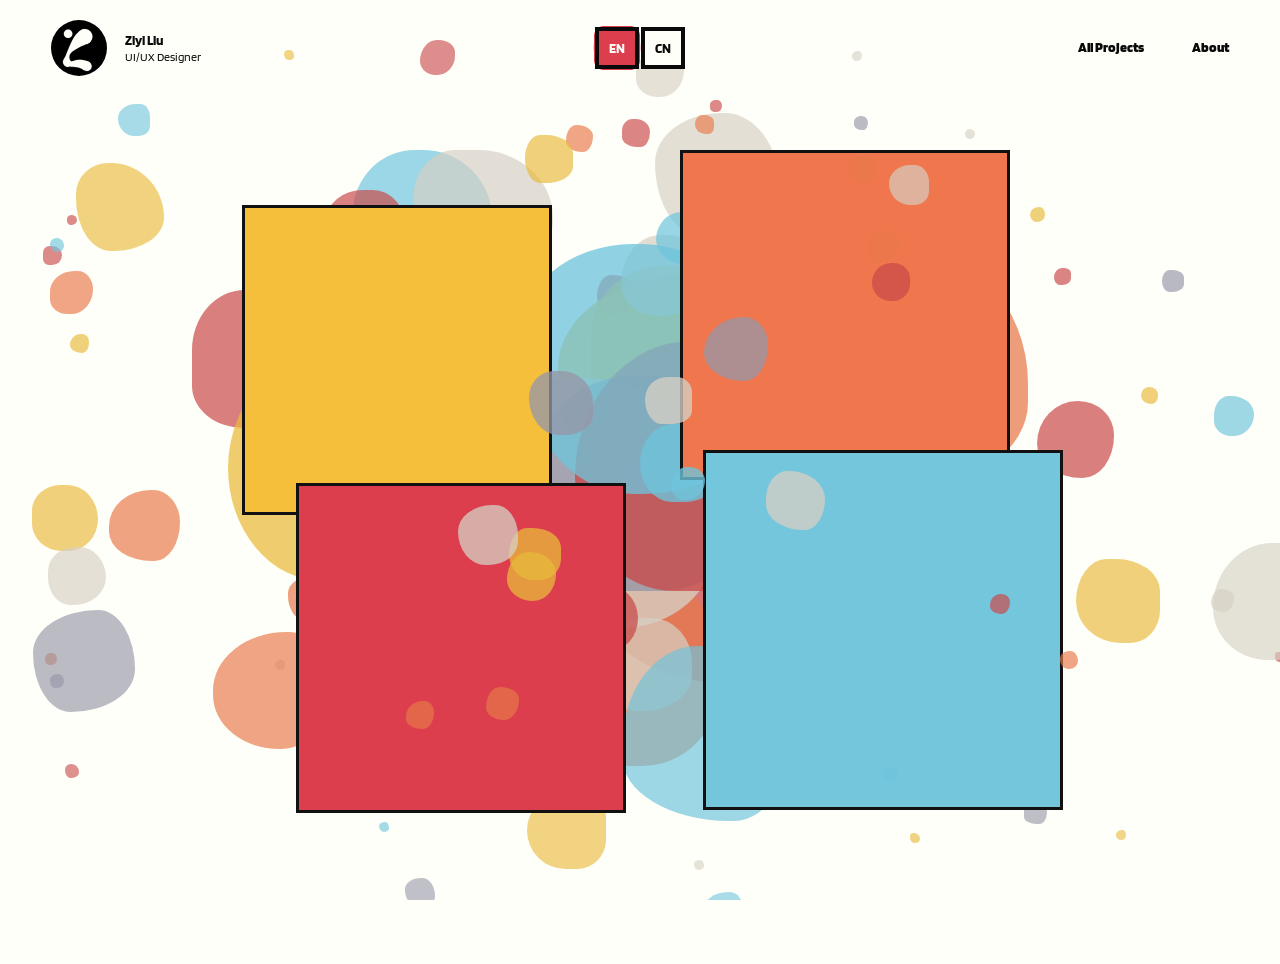
==== commit 15fb86ff: "about/bourish/boardkit" ====
--- a/index.html
+++ b/index.html
@@ -14,7 +14,7 @@
 <!-- ===== Heading ===== -->
 <header class="site-header">
   <a class="brand" href="index.html" aria-label="Home">
-    <img class="brand-logo" src="logo.svg" alt="logo-image">
+    <img class="brand-logo" src="Assets/logo.svg" alt="logo-image">
     <div>
       <p class="wordmark">Ziyi Liu</p>
       <p class="role" data-i18n="role">UI/UX Designer</p>
--- a/css.css
+++ b/css.css
@@ -554,7 +554,10 @@
   overflow:hidden;}
 
 /* ---------- Hero ---------- */
-.hero{padding-top:3rem;}
+.hero{
+  padding-top:3rem;
+  padding-bottom:18rem;
+}
 .hero-title{
   display:flex;
   align-items:center;
@@ -664,7 +667,8 @@
   font-weight:var(--font-weight8);font-size:clamp(1.75rem,4.4vw,3.5rem);line-height:1;letter-spacing:-0.01em;
 }
 .ph{
-  display:grid;place-items:center;
+  display:grid;
+  place-items:center;
   aspect-ratio:16 / 9;
   background:var(--grey-bg);
   color:var(--black);
@@ -1073,15 +1077,15 @@
   border-width:3px 4px 4px 3px;
   border-radius:55% 45% 48% 52% / 62% 54% 46% 38%;
 }
-.btn-top{
-  position:absolute;
+.btn-top{position:absolute;
   right:clamp(1.25rem,4vw,3.5rem);
   width:64px;
   height:64px;
-  border-radius:50%;
   display:grid;
   place-items:center;
   padding:0;
+  border-width:3px 4px 4px 3px;                                 
+  border-radius:58% 42% 52% 48% / 46% 56% 44% 54%;               
 }
 .btn-top svg{
   width:28px;
@@ -1112,7 +1116,11 @@
 }
 
 .name-wrap{
-  position:relative;
+  --name-w:min(96vw, 1500px);   
+  position:relative;
+  width:var(--name-w);
+  left:50%;
+  transform:translateX(-50%);     
 }
 
 .name-art{
@@ -1120,7 +1128,8 @@
   width:100%;
   height:auto;
   position:relative;
-  z-index:1;}         
+  z-index:1;
+}         
 
 .profile{
   position:absolute;
@@ -1375,4 +1384,70 @@
     var(--wave-keep-bottom) bottom / 100% var(--wave-h) no-repeat;
 }
 /* 以后放真实图片/视频：<div class="ph"><img src="..."></div> */
-.ph img,.ph video{width:100%;height:100%;object-fit:cover;display:block;}+.ph img,.ph video{width:100%;height:100%;object-fit:cover;display:block;}
+
+.ph.ph-flat{
+  -webkit-mask:none;
+          mask:none;
+}
+
+/* ============================================================
+   Nourish page 
+   ============================================================ */
+
+/* 只有标题、没有说明文字的章节：靠右 / 靠左 */
+.step[data-align="right"] .step-head h2:only-child{ margin-left:auto; }
+.step[data-align="left"]  .step-head h2:only-child{ margin-right:auto; }
+
+/* hero 下面的 Key Improvements */
+.key{ margin-top:1rem; max-width:70ch; }
+.key h3{ margin:0 0 .3rem; font-size:var(--note); font-weight:var(--font-weight7); }
+.key ol{ margin:0; padding-left:1.2rem; font-size:var(--note); line-height:1.5; }
+
+/* ---------- Redesigned Wireframe：12 列自由排版 ---------- */
+.wf{ margin-bottom:clamp(2.5rem,5vw,4.5rem); }
+.wf-title{ margin:0; font-size:clamp(1.4rem,2.4vw,2rem); font-weight:var(--font-weight8); line-height:1.1; }
+.wf-note h4{ margin:0 0 .25rem; font-size:var(--note); font-weight:var(--font-weight7); }
+.wf-note p{ margin:0; font-size:var(--note); line-height:1.45; }
+
+.wf-img,.idea-img,.full-img{ background:var(--grey-bg); color:var(--grey1); overflow:hidden; }
+.wf-img:not(:has(img))::after,
+.idea-img:not(:has(img))::after,
+.full-img:not(:has(img))::after{ content:attr(data-label); }
+.wf-img,.idea-img{ display:grid; place-items:center; text-align:center; font-size:var(--note); padding:.5rem; }
+.wf-img:has(img),.idea-img:has(img){ padding:0; background:none; }
+.wf-img img{ display:block; width:100%; height:auto; }
+
+/* 手机：全部上下堆叠 */
+.wf-grid{ display:flex; flex-direction:column; gap:1rem; }
+.wf-img{ aspect-ratio:var(--ar,4/3); width:100%; }
+.wf-img:has(img){ aspect-ratio:auto; }
+.wf-img.is-phone{ max-width:15rem; margin-inline:auto; }
+
+/* 桌面：12 列 × --rows 行，按 --c / --r 定位 */
+@media (min-width:721px){
+  .wf-grid{
+    --u:clamp(1.4rem,3vw,2.6rem);                       /* 一行的高度 */
+    display:grid;
+    grid-template-columns:repeat(12,1fr);
+    grid-template-rows:repeat(var(--rows,12),var(--u));
+    column-gap:clamp(.5rem,1.4vw,1.25rem);
+  }
+  .wf-grid > *{ grid-column:var(--c,1/-1); grid-row:var(--r,auto); min-width:0; align-self:start; }
+  .wf-grid > .wf-img{ align-self:stretch; aspect-ratio:auto; max-width:none; margin:0; }
+  .wf-img img{ height:100%; object-fit:contain; }        /* 图片按格子大小完整显示 */
+}
+
+/* ---------- Inspiration：整张图满宽 ---------- */
+.full-img{ width:100vw; margin:0 0 3rem calc(50% - 50vw); position:relative; z-index:10; }
+.full-img:not(:has(img)){ display:grid; place-items:center; aspect-ratio:var(--ar,16/9); font-weight:var(--font-weight7); font-size:var(--h2); }
+.full-img img{ display:block; width:100%; height:auto; }
+
+/* ---------- Ideation：4 列，手机 2 列 ---------- */
+.idea-grid{ display:grid; grid-template-columns:repeat(4,1fr); gap:clamp(1rem,2vw,2rem); }
+.idea{ margin:0; }
+.idea-img{ aspect-ratio:var(--ar,.6); }
+.idea-img:has(img){ aspect-ratio:auto; }
+.idea-img img{ display:block; width:100%; height:auto; }
+.idea figcaption{ margin-top:.8rem; font-size:var(--note); line-height:1.4; }
+@media (max-width:720px){ .idea-grid{ grid-template-columns:repeat(2,1fr); } }
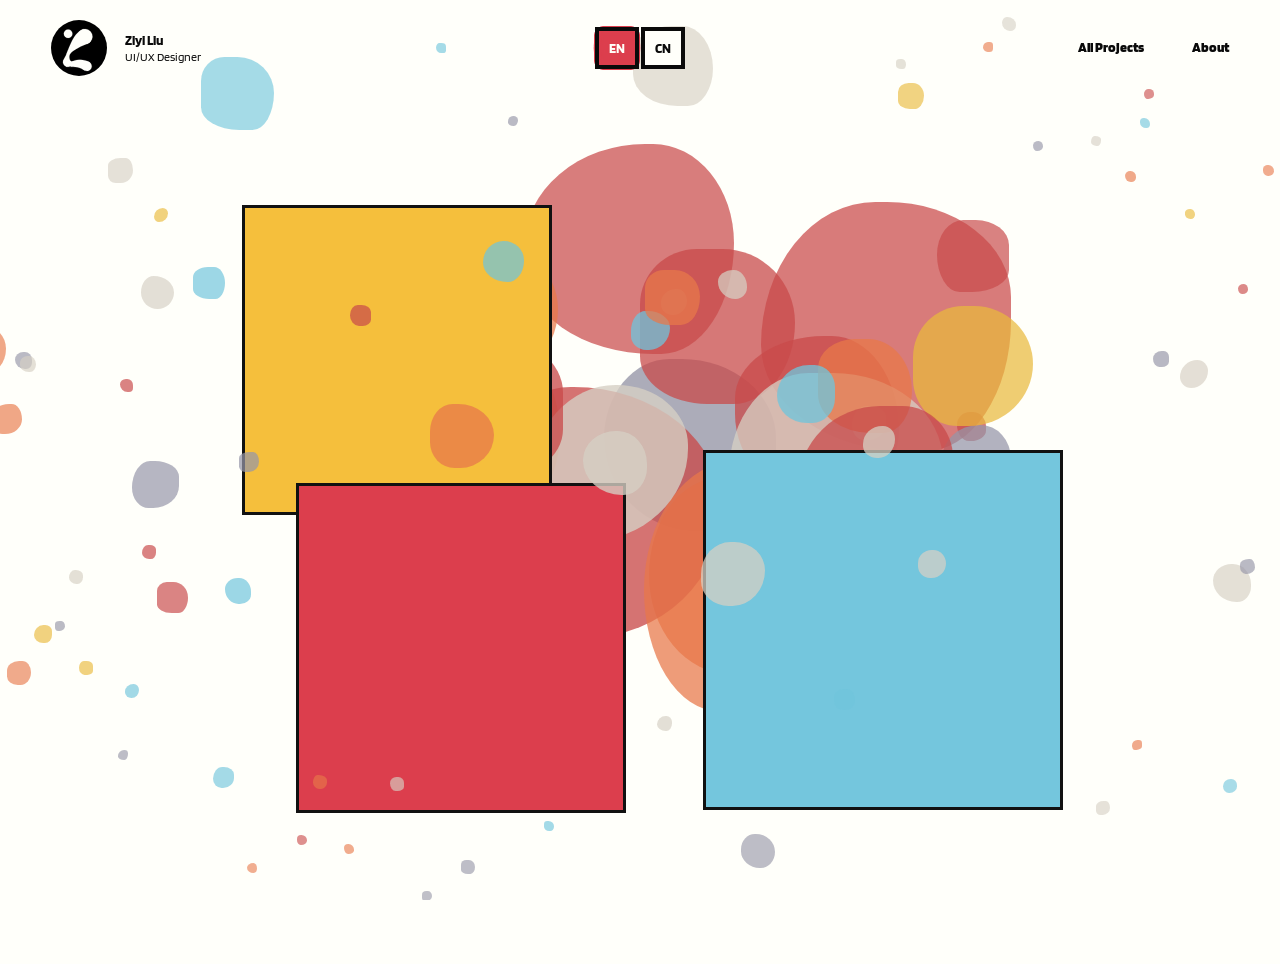
==== commit dd404bfe: "cocare" ====
--- a/index.html
+++ b/index.html
@@ -71,7 +71,7 @@
                 --r-a:58% 42% 47% 53% / 52% 46% 54% 48%;
                 --r-b:47% 53% 61% 39% / 44% 58% 42% 56%;
                 --r-c:62% 38% 44% 56% / 57% 43% 57% 43%;">
-      <a class="bubble" href="#project-health">
+      <a class="bubble" href="Cocare.html">
         <span class="bubble-shape"></span>
       </a>
       <figure class="preview">
@@ -82,16 +82,16 @@
             <path d="M0 68 Q30 52 60 66 T120 58 V90 H0Z" fill="rgba(19,17,16,.18)"/>
           </svg>
         </span>
-        <figcaption>health app</figcaption>
+        <figcaption>Cocare</figcaption>
       </figure>
     </div>
 
-    <div class="slot" data-side="left"
+    <!-- <div class="slot" data-side="left"
          style="--x:66%;--y:35%;--size:min(40vw,330px);--tint:var(--c-o);--drift-dur:23s;--morph-dur:18s;--delay:-7s;
                 --r-a:52% 48% 39% 61% / 46% 55% 45% 54%;
                 --r-b:63% 37% 52% 48% / 58% 41% 59% 42%;
                 --r-c:44% 56% 58% 42% / 51% 47% 53% 49%;">
-      <a class="bubble" href="#project-game">
+      <a class="bubble" href="Portfolio.html">
         <span class="bubble-shape"></span>
       </a>
       <figure class="preview">
@@ -103,29 +103,23 @@
             <circle cx="78" cy="45" r="7" fill="rgba(19,17,16,.35)"/>
           </svg>
         </span>
-        <figcaption>Game</figcaption>
+        <figcaption>My Portfolio</figcaption>
       </figure>
-    </div>
+    </div> -->
 
     <div class="slot" data-side="right"
          style="--x:36%;--y:72%;--size:min(38vw,330px);--tint:var(--c-r);--drift-dur:21s;--morph-dur:16s;--delay:-11s;
                 --r-a:49% 51% 56% 44% / 57% 43% 57% 43%;
                 --r-b:60% 40% 43% 57% / 44% 59% 41% 56%;
                 --r-c:53% 47% 62% 38% / 50% 52% 48% 50%;">
-      <a class="bubble" href="#project-research">
+      <a class="bubble" href="nourish.html">
         <span class="bubble-shape"></span>
       </a>
       <figure class="preview">
         <span class="preview-frame">
-          <svg viewBox="0 0 120 90" role="img" aria-label="Research preview should be here" preserveAspectRatio="xMidYMid slice">
-            <rect width="120" height="90" fill="rgb(201,74,74)"/>
-            <rect x="20" y="20" width="50" height="6" rx="3" fill="rgba(255,255,255,.7)"/>
-            <rect x="20" y="36" width="74" height="6" rx="3" fill="rgba(255,255,255,.5)"/>
-            <rect x="20" y="52" width="38" height="6" rx="3" fill="rgba(255,255,255,.5)"/>
-            <circle cx="88" cy="64" r="14" fill="rgba(19,17,16,.22)"/>
-          </svg>
+          <img src="Assets/nourish-bubble.png" alt="nourish-poster">
         </span>
-        <figcaption>WCAG</figcaption>
+        <figcaption>Redesign Website - Nourish</figcaption>
       </figure>
     </div>
 
@@ -134,18 +128,14 @@
                 --r-a:46% 54% 51% 49% / 55% 45% 55% 45%;
                 --r-b:57% 43% 60% 40% / 42% 57% 43% 58%;
                 --r-c:50% 50% 42% 58% / 59% 40% 60% 41%;">
-      <a class="bubble" href="#project-food">
+      <a class="bubble" href="BoardKit.html">
         <span class="bubble-shape"></span>
       </a>
       <figure class="preview">
         <span class="preview-frame">
-          <svg viewBox="0 0 120 90" role="img" aria-label="Food preview should be here" preserveAspectRatio="xMidYMid slice">
-            <rect width="120" height="90" fill="rgb(111,197,220)"/>
-            <circle cx="60" cy="45" r="26" fill="rgba(255,255,255,.55)"/>
-            <circle cx="60" cy="45" r="13" fill="rgba(19,17,16,.25)"/>
-          </svg>
+          <img src="Assets/boardkit-poster.png" alt="boardkit-poster">
         </span>
-        <figcaption>website</figcaption>
+        <figcaption>Boardkit</figcaption>
       </figure>
     </div>
   </div>
--- a/css.css
+++ b/css.css
@@ -486,11 +486,22 @@
 .preview-frame svg{ width:100%; height:100%; object-fit:cover; display:block; }
 
 .preview figcaption{
-  position:absolute; left:50%; bottom:12%; transform:translateX(-50%);
-  padding:.25rem .9rem;
-  background:var(--paper); color:#111;
-  border:2px solid #111; border-radius:999px;
-  font-weight:var(--font-weight7); font-size:.85rem; white-space:nowrap;
+  position:absolute; 
+  left:50%; 
+  bottom:10%;
+  transform:translateX(-50%) rotate(-2deg);        
+  width:max-content; 
+  max-width:82%;                
+  padding:.7rem 1.6rem;                            
+  background:var(--paper); 
+  color:#111;
+  border:3px solid #111;
+  border-width:3px 4px 4px 3px;                    
+  border-radius:58% 42% 52% 48% / 62% 54% 46% 38%; 
+  font-size:clamp(1rem,1.7vw,1.4rem);              
+  font-weight:var(--font-weight7);
+  line-height:1.2; 
+  text-align:center;
 }
 
 /* ============================================================
@@ -556,7 +567,7 @@
 /* ---------- Hero ---------- */
 .hero{
   padding-top:3rem;
-  padding-bottom:18rem;
+  padding-bottom:8rem;
 }
 .hero-title{
   display:flex;
@@ -902,7 +913,7 @@
 .band{
   position:relative;
   isolation:isolate;
-  padding:clamp(5rem,11vw,10rem) 0;
+  padding:clamp(10rem,11vw,10rem) 0;
 }
 
 .band::before,.band::after{
@@ -1112,7 +1123,7 @@
    ============================================================ */
 .about-hero {
   padding-top: clamp(10rem, 23vw, 19rem);
-  padding-bottom: clamp(6rem, 17vw, 15rem);
+  padding-bottom: clamp(3rem, 10vw, 13rem);
 }
 
 .name-wrap{
@@ -1175,105 +1186,86 @@
   padding-bottom:clamp(3rem,6vw,5rem);
 }
 
-.cv{
-  padding:4rem 2rem 2rem;
-}
-
-.cv h2{
-  margin:0 0 1.2rem;
-  font-size:var(--h1);
+/* ---------- About ---------- */
+.cv{ padding:4rem 2rem 2rem; }
+.cv h2{ 
+  margin:0 0 1.2rem; 
+  font-size:var(--h1); 
   font-weight:var(--font-weight8);
 }
 .cv-block{
   margin-bottom:3.5rem;
 }
+.hobbies{
+  min-height:10rem;
+}
+
 .cv-cols{
   display:grid;
-  grid-template-columns:1fr 1fr;
+  grid-template-columns:1.3fr 1fr; 
   gap:3rem;
 }
+
 .cv-row{
   display:grid;
-  grid-template-columns:8.5rem 1fr;
-  gap:1rem;
-  padding:.6rem 0 .6rem 2.5rem;
-  align-items:start;
+  grid-template-columns:clamp(8rem,17vw,15.5rem) 1fr;
+  gap:1rem; align-items:start;
+  padding:.8rem 0 .8rem clamp(1rem,4vw,3.4rem);
 }
 .cv-row .when{
-  font-size:var(--h4);
+  font-size:clamp(1.3rem,2vw,1.75rem);
+  font-weight:300;
+  line-height:1.2;
 }
 
 .cv-row b{
   display:block;
-  font-weight:var(--font-weight4);
-  font-size:var(--h4);
+  font-size:clamp(1.2rem,1.8vw,1.55rem);
+  font-weight:400;
+  line-height:1.2;
 }
 .cv-row small{
-  font-size:var(--note);
-}
-.skills{
-  display:grid;
-  grid-template-columns:1fr 1fr;
-  gap:2rem;
-}
-.skills h3{
-  margin:0 0 .8rem;
-  font-size:var(--h4);
-  font-weight:var(--font-weight4);
-}
-.skill{
-  display:flex;
-  align-items:center;
-  gap:1rem;
-  margin-bottom:.9rem;
-}
-.skill-ic{
-  width:40px;
-  height:40px;
-  border-radius:8px;
-  display:grid;
-  place-items:center;
-  font-weight:800;
-  font-size:.9rem;
-  background:var(--grey-bg);
-  color:var(--black);
-}
-.dots i{
-  display:inline-block;
-  width:7px;
-  height:7px;
-  margin-right:.7rem;
-  border-radius:50%;
-  background:color-mix(in srgb,var(--black) 18%,var(--paper));
-}
-.dots i.on{background:var(--black);}
-.langs{
-  display:flex;
-  gap:3rem;
-  flex-wrap:wrap;
-  font-size:var(--h4);
-}
-
-.langs span+span{
-  margin-left:1.5rem;
-}
-.hobbies{min-height:10rem;}
+  display:block;
+  margin-top:.3rem;
+  font-size:.95rem;
+}
+
+.skills-photo{
+  margin-top:2rem;
+  aspect-ratio:3 / 1;                        
+  display:grid; place-items:center; overflow:hidden;
+}
+.skills-photo:not(:has(img))::after{ content:attr(data-label); }
+.skills-photo img{ display:block; width:100%; height:100%; object-fit:cover; }
+
+.langs{ display:flex; flex-wrap:wrap; gap:1rem 5rem; }
+.langs div{ display:flex; align-items:baseline; gap:2.2rem; font-size:1.5rem; }
+.langs b{ font-weight:700; }
+.langs span{ font-weight:300; }
 
 @media (max-width:720px){
-  .cv-cols,.skills{grid-template-columns:1fr;}
-  .cv-row{padding-left:0;grid-template-columns:6rem 1fr;}}
+  .cv-cols{ grid-template-columns:1fr; }
+  .cv-row{ grid-template-columns:6.5rem 1fr; padding-left:0; }
+  .langs{ gap:1rem 2.5rem; }
+}
+/* button */
+.about-links{
+  display:flex; justify-content:center; flex-wrap:wrap; gap:1rem 1.5rem;
+  margin-top:clamp(6rem,5vw,4rem);          
+  position:relative; z-index:3;            
+}
 
 /* ============================================================
-   Header — mobile responsiveness (hamburger menu)
+   Header — mobile responsiveness 
    ============================================================ */
-.nav-toggle{ display:none; }                 /* 电脑端不显示按钮 */
+.nav-toggle{ display:none; }                 
 
 @media (max-width:720px){
   :root{ --header-h:5rem; }
 
   .site-header{
     display:grid;
-    grid-template-columns:1fr auto 1fr;      /* 左右等宽 → 中间的 EN/CN 永远居中 */
+    grid-template-columns:1fr auto 1fr;     
     align-items:center;
     gap:.75rem;
     padding:.75rem 1.25rem;
@@ -1283,7 +1275,7 @@
   .role{ display:none; }
   .lang-switch{ grid-column:2; }
 
-  /* ----- 三条横按钮 ----- */
+  /* ----- nav-wrap ----- */
   .nav-toggle{
     grid-column:3; justify-self:end;
     display:grid; place-content:center; gap:5px;
@@ -1303,12 +1295,12 @@
   .nav-toggle[aria-expanded="true"] span:nth-child(3){ transform:translateY(-8px) rotate(-45deg); }
   .nav-toggle:focus-visible{ outline:2px solid var(--black); outline-offset:3px; }
 
-  /* ----- 点开后出现的列表 ----- */
+  /* ----- listshow-click----- */
   .site-nav{
     position:absolute;
     top:calc(100% + .25rem);
     right:1.25rem;
-    display:none;                            /* 默认隐藏 */
+    display:none;                           
     flex-direction:column;
     gap:.2rem;
     min-width:11rem;
@@ -1321,7 +1313,6 @@
   .site-nav a{ font-size:1.1rem; padding:.5rem 0; }
 }
 
-/* 小手机：只留 logo，名字隐藏（logo 链接本身有 aria-label="Home"） */
 @media (max-width:480px){
   .brand > div{ display:none; }
 }
@@ -1333,20 +1324,20 @@
 }
 
 /* ============================================================
-   Home — mobile bubbles（电脑端不受影响）
+   Home — mobile bubbles
    ============================================================ */
 @media (max-width:720px){
-  /* 页面变高，bubble 可以分布到下方 */
-  .stage{ min-height:220vw; }
-
-  /* 4 个主 bubble 变大，并错开分布（用 !important 才能盖过 index.html 里的行内 style） */
+  .stage{ min-height:220vw; 
+  }
+
+  /* 4 main bubbles*/
   .layer-main .slot{ --size:48vw !important; }
   .layer-main .slot:nth-child(1){ --x:39% !important; --y:18% !important; }
   .layer-main .slot:nth-child(2){ --x:61% !important; --y:39% !important; }
   .layer-main .slot:nth-child(3){ --x:39% !important; --y:60% !important; }
   .layer-main .slot:nth-child(4){ --x:61% !important; --y:81% !important; }
 
-  /* 更细的边框，粗细仍然缓慢变化（比桌面端周期长一点） */
+  /* thiner line */
   .slot .bubble-shape{
     animation:
       morph var(--morph-dur) ease-in-out var(--delay) infinite alternate,
@@ -1364,13 +1355,13 @@
 }
 
 /* ============================================================
-   图片块：上下边缘波浪（不规则）
+   image：irregular line
    ============================================================ */
 :root{
   --wave-h:clamp(36px,7vw,100px);
-  /* 上边缘：波浪线以下保留 */
+  /* top line */
   --wave-keep-top:url("data:image/svg+xml,%3Csvg xmlns='http://www.w3.org/2000/svg' viewBox='0 0 1440 100' preserveAspectRatio='none'%3E%3Cpath d='M0 100V30C260 100 520 90 760 45C1000 0 1180 100 1440 40V100Z'/%3E%3C/svg%3E");
-  /* 下边缘：波浪线以上保留 */
+  /* bottom line */
   --wave-keep-bottom:url("data:image/svg+xml,%3Csvg xmlns='http://www.w3.org/2000/svg' viewBox='0 0 1440 100' preserveAspectRatio='none'%3E%3Cpath d='M0 0V70C260 0 520 10 760 55C1000 100 1180 0 1440 60V0Z'/%3E%3C/svg%3E");
 }
 .ph{
@@ -1383,9 +1374,15 @@
     linear-gradient(#000,#000) 0 calc(var(--wave-h) - 1px) / 100% calc(100% - 2 * var(--wave-h) + 2px) no-repeat,
     var(--wave-keep-bottom) bottom / 100% var(--wave-h) no-repeat;
 }
-/* 以后放真实图片/视频：<div class="ph"><img src="..."></div> */
-.ph img,.ph video{width:100%;height:100%;object-fit:cover;display:block;}
-
+
+.ph img,.ph video{
+  width:100%;
+  height:100%;
+  object-fit:cover;
+  display:block;
+}
+
+/* no irregular line */
 .ph.ph-flat{
   -webkit-mask:none;
           mask:none;
@@ -1394,17 +1391,15 @@
 /* ============================================================
    Nourish page 
    ============================================================ */
-
-/* 只有标题、没有说明文字的章节：靠右 / 靠左 */
 .step[data-align="right"] .step-head h2:only-child{ margin-left:auto; }
 .step[data-align="left"]  .step-head h2:only-child{ margin-right:auto; }
 
-/* hero 下面的 Key Improvements */
+/* key Improvements */
 .key{ margin-top:1rem; max-width:70ch; }
 .key h3{ margin:0 0 .3rem; font-size:var(--note); font-weight:var(--font-weight7); }
 .key ol{ margin:0; padding-left:1.2rem; font-size:var(--note); line-height:1.5; }
 
-/* ---------- Redesigned Wireframe：12 列自由排版 ---------- */
+/* ---------- Redesigned Wireframe： ---------- */
 .wf{ margin-bottom:clamp(2.5rem,5vw,4.5rem); }
 .wf-title{ margin:0; font-size:clamp(1.4rem,2.4vw,2rem); font-weight:var(--font-weight8); line-height:1.1; }
 .wf-note h4{ margin:0 0 .25rem; font-size:var(--note); font-weight:var(--font-weight7); }
@@ -1418,16 +1413,16 @@
 .wf-img:has(img),.idea-img:has(img){ padding:0; background:none; }
 .wf-img img{ display:block; width:100%; height:auto; }
 
-/* 手机：全部上下堆叠 */
+/* mobile */
 .wf-grid{ display:flex; flex-direction:column; gap:1rem; }
 .wf-img{ aspect-ratio:var(--ar,4/3); width:100%; }
 .wf-img:has(img){ aspect-ratio:auto; }
 .wf-img.is-phone{ max-width:15rem; margin-inline:auto; }
 
-/* 桌面：12 列 × --rows 行，按 --c / --r 定位 */
+/* 12 column */
 @media (min-width:721px){
   .wf-grid{
-    --u:clamp(1.4rem,3vw,2.6rem);                       /* 一行的高度 */
+    --u:clamp(1.4rem,3vw,2.6rem);                       /* 1 row height */
     display:grid;
     grid-template-columns:repeat(12,1fr);
     grid-template-rows:repeat(var(--rows,12),var(--u));
@@ -1435,19 +1430,75 @@
   }
   .wf-grid > *{ grid-column:var(--c,1/-1); grid-row:var(--r,auto); min-width:0; align-self:start; }
   .wf-grid > .wf-img{ align-self:stretch; aspect-ratio:auto; max-width:none; margin:0; }
-  .wf-img img{ height:100%; object-fit:contain; }        /* 图片按格子大小完整显示 */
-}
-
-/* ---------- Inspiration：整张图满宽 ---------- */
+  .wf-img img{ height:100%; object-fit:contain; }       
+}
+
+/* ---------- Inspiration ---------- */
 .full-img{ width:100vw; margin:0 0 3rem calc(50% - 50vw); position:relative; z-index:10; }
 .full-img:not(:has(img)){ display:grid; place-items:center; aspect-ratio:var(--ar,16/9); font-weight:var(--font-weight7); font-size:var(--h2); }
 .full-img img{ display:block; width:100%; height:auto; }
 
-/* ---------- Ideation：4 列，手机 2 列 ---------- */
+/* ---------- Ideation ---------- */
 .idea-grid{ display:grid; grid-template-columns:repeat(4,1fr); gap:clamp(1rem,2vw,2rem); }
 .idea{ margin:0; }
 .idea-img{ aspect-ratio:var(--ar,.6); }
 .idea-img:has(img){ aspect-ratio:auto; }
 .idea-img img{ display:block; width:100%; height:auto; }
 .idea figcaption{ margin-top:.8rem; font-size:var(--note); line-height:1.4; }
-@media (max-width:720px){ .idea-grid{ grid-template-columns:repeat(2,1fr); } }+/* ---------- mobile 2 column ---------- */
+@media (max-width:720px){ .idea-grid{ grid-template-columns:repeat(2,1fr); } }
+
+/* About 的 Hi! 红色块：沿用 .ph 的波浪边，但内容是文字 */
+.ph.ph-hi{
+  display:block;                                /* 取消 .ph 的 grid 居中 */
+  aspect-ratio:auto;                            /* 高度由文字内容决定，不再固定 16:9 */
+  margin-bottom:0;
+  padding:calc(var(--wave-h) + 2rem) 0;         /* 上下留出波浪被裁掉的高度，文字不会被切到 */
+  background:var(--c-r);
+  color:#FFFFFA;
+  font-size:var(--p);
+  font-weight:400;
+  text-align:left;
+}
+
+ /* ============================================================
+   Hero
+   ============================================================ */
+.hero-body{
+  display:grid;
+  grid-template-columns:minmax(0,1.1fr) minmax(0,1fr);
+  gap:clamp(1.5rem,4vw,4rem);
+  align-items:start;                       /* 上边缘对齐，两部分平行 */
+}
+.hero-body:not(:has(.hero-media)){ grid-template-columns:1fr; }   /* 没有 mockup 时和原来一样 */
+.hero-text .intro,
+.hero-text .key{ max-width:none; }
+
+
+.hero-media{ display:grid; justify-items:center; align-items:start; }
+.mock{ display:grid; place-items:center; text-align:center; font-size:var(--note); color:var(--grey1); }
+.mock:not(:has(img)){ background:var(--grey-bg); border-radius:12px; }
+.mock:not(:has(img))::after{ content:attr(data-label); }
+.mock img{ display:block; width:100%; height:auto; filter:drop-shadow(0 12px 24px rgba(0,0,0,.18)); }
+
+.mock-laptop{ width:100%; aspect-ratio:16 / 10; }                  
+.mock-phone{ width:min(55%,14rem); aspect-ratio:9 / 19; }        
+.mock-phone:not(:has(img)){ border-radius:24px; }
+.mock-laptop:has(img),
+.mock-phone:has(img){ aspect-ratio:auto; }                        
+.mock-phone:not(:has(img)){ border-radius:22px; }
+.mock-laptop:has(img),
+.mock-phone:has(img){ aspect-ratio:auto; }
+
+
+@media (max-width:720px){
+  .hero-body{ grid-template-columns:1fr; }
+  .hero-media{ width:min(100%,30rem); margin:1rem auto 0; }
+}
+
+/* CoCare  */
+
+.wf-note.is-lg h4{ margin:0 0 .6rem; font-size:clamp(1.3rem,2vw,1.75rem); font-weight:var(--font-weight7); line-height:1.15; }
+.wf-note.is-lg p { font-size:clamp(.95rem,1.25vw,1.15rem); line-height:1.5; }
+
+.full-img.is-contained{ width:100%; margin-left:0; }
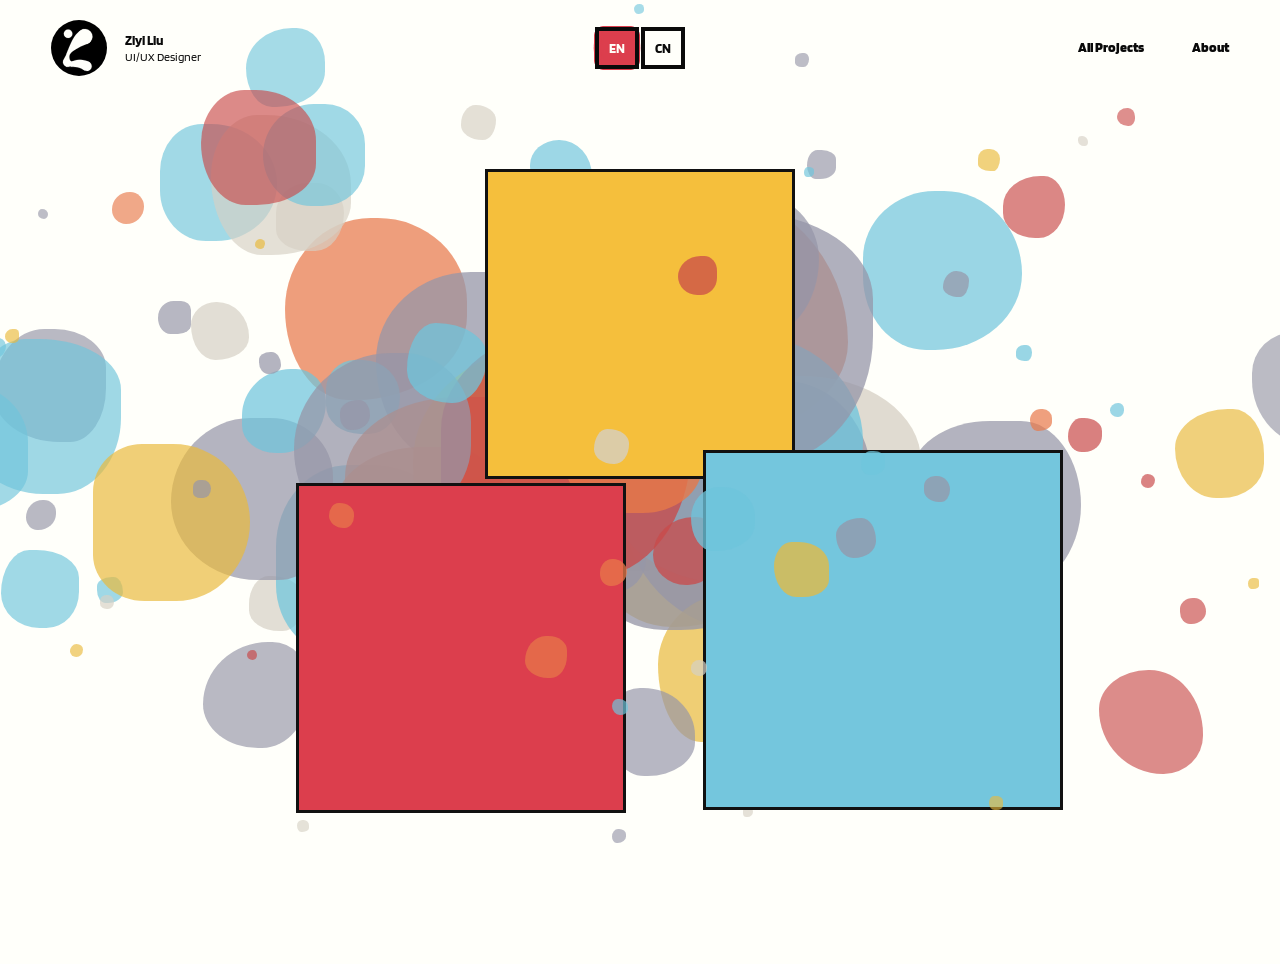
==== commit 0e3d5b95: "bug" ====
--- a/index.html
+++ b/index.html
@@ -67,22 +67,18 @@
   <div class="layer layer-main">
 
     <div class="slot" data-side="right"
-         style="--x:31%;--y:40%;--size:min(34vw,310px);--tint:var(--c-y);--drift-dur:19s;--morph-dur:15s;--delay:-2s;
+         style="--x:50%;--y:36%;--size:min(34vw,310px);--tint:var(--c-y);--drift-dur:19s;--morph-dur:15s;--delay:-2s;
                 --r-a:58% 42% 47% 53% / 52% 46% 54% 48%;
                 --r-b:47% 53% 61% 39% / 44% 58% 42% 56%;
                 --r-c:62% 38% 44% 56% / 57% 43% 57% 43%;">
-      <a class="bubble" href="Cocare.html">
+      <a class="bubble" href="BoardKit.html">
         <span class="bubble-shape"></span>
       </a>
       <figure class="preview">
         <span class="preview-frame">
-          <svg viewBox="0 0 120 90" role="img" aria-label="Health preview should be here" preserveAspectRatio="xMidYMid slice">
-            <rect width="120" height="90" fill="rgb(233,186,60)"/>
-            <circle cx="42" cy="38" r="24" fill="rgba(255,255,255,.55)"/>
-            <path d="M0 68 Q30 52 60 66 T120 58 V90 H0Z" fill="rgba(19,17,16,.18)"/>
-          </svg>
+          <img src="Assets/boardkit-poster.png" alt="boardkit-poster">
         </span>
-        <figcaption>Cocare</figcaption>
+        <figcaption>BoardKit</figcaption>
       </figure>
     </div>
 
@@ -128,14 +124,14 @@
                 --r-a:46% 54% 51% 49% / 55% 45% 55% 45%;
                 --r-b:57% 43% 60% 40% / 42% 57% 43% 58%;
                 --r-c:50% 50% 42% 58% / 59% 40% 60% 41%;">
-      <a class="bubble" href="BoardKit.html">
+      <a class="bubble" href="Cocare.html">
         <span class="bubble-shape"></span>
       </a>
       <figure class="preview">
         <span class="preview-frame">
-          <img src="Assets/boardkit-poster.png" alt="boardkit-poster">
+          <img src="Assets/cocare-poster1.png" alt="boardkit-poster">
         </span>
-        <figcaption>Boardkit</figcaption>
+        <figcaption>Cocare</figcaption>
       </figure>
     </div>
   </div>
--- a/css.css
+++ b/css.css
@@ -8,6 +8,8 @@
   --c-o:#F0764D;    /* orange */
   --c-r:#DC3E4D;     /* red */
   --c-b:#74C6DD;   /* blue */
+  --dark-blue: #056CF2;
+  --pink:#FFB0B0;
 
   /* decoration bubble colour */
   --d-1:233,186,60;
@@ -103,9 +105,19 @@
   transition:transform .35s cubic-bezier(.3,1.4,.5,1);
 }
 .brand:hover .brand-logo,
-.brand:focus-visible .brand-logo{transform:rotate(-12deg) scale(1.08);}
-.brand:active .brand-logo{transform:scale(.94);}
-.brand:focus-visible{outline:2px solid var(--black);outline-offset:6px;border-radius:999px;}
+.brand:focus-visible .brand-logo{
+  transform:rotate(-12deg) scale(1.08);
+}
+
+.brand:active .brand-logo{
+  transform:scale(.94);
+}
+
+.brand:focus-visible{
+  outline:2px solid var(--black);
+  outline-offset:6px;
+  border-radius:999px;
+}
 
 .wordmark{
   font-weight:var(--font-weight7);
@@ -115,7 +127,12 @@
   letter-spacing:0;
   }
   
-.role{font-weight:var(--font-weight4);font-size:var(--note);line-height:1.3;margin:0;}
+.role{
+  font-weight:var(--font-weight4);
+  font-size:var(--note);
+  line-height:1.3;
+  margin:0;
+}
 
 /* middle：language switch */
 .lang-switch{
@@ -213,10 +230,18 @@
 .lang-btn[data-set-lang="en"]{left:0;}
 .lang-btn[data-set-lang="zh"]{left:50%;}
 .lang-btn[aria-pressed="true"]{color:var(--paper);}   
-.lang-btn:focus-visible{outline:2px solid var(--black);outline-offset:2px;}
+.lang-btn:focus-visible{
+  outline:2px solid var(--black);
+  outline-offset:2px;
+}
 
 /* right：nav bar */
-.site-nav{justify-self:end;display:flex;gap:3rem;}
+.site-nav{
+  justify-self:end;
+  display:flex;
+  gap:3rem;
+}
+
 .site-nav a{
   color:var(--black);
   text-decoration:none;
@@ -421,11 +446,15 @@
   filter:saturate(1.15);
 }
 .bubble:hover .bubble-icon,
-.bubble:focus-visible .bubble-icon{transform:translateY(-3px) scale(1.06);}
-.bubble:focus-visible{outline:2px solid var(--black);outline-offset:8px;border-radius:40%;}
+.bubble:focus-visible .bubble-icon{
+  transform:translateY(-3px) scale(1.06);}
+.bubble:focus-visible{
+  outline:2px solid var(--black);
+  outline-offset:8px;
+  border-radius:40%;
+}
 
 /* ---------- hover preview ---------- */
-/* ---------- 放大倍数只改这里 ---------- */
 :root{ 
   --grow:1.05; 
 }        
@@ -470,10 +499,8 @@
   }
 }
 
-/* 图片框：和 bubble-shape 用同一组 morph / drift 参数，所以形状和位置会同步 */
-/* 图片框：没有边框，放在 bubble 下面，由 bubble 原本的边框盖住它的边缘 */
 .preview-frame{
-  position:absolute; inset:2px; display:block;      /* 缩进 2px，避免边缘露出来 */
+  position:absolute; inset:2px; display:block;     
   border:0;
   border-radius:var(--r-a);
   background:var(--tint);
@@ -483,7 +510,12 @@
     slotDrift var(--drift-dur) ease-in-out var(--delay) infinite alternate;
 }
 .preview-frame img,
-.preview-frame svg{ width:100%; height:100%; object-fit:cover; display:block; }
+.preview-frame svg{ 
+  width:100%; 
+  height:100%; 
+  object-fit:cover; 
+  display:block; 
+}
 
 .preview figcaption{
   position:absolute; 
@@ -547,7 +579,6 @@
 /* ============================================================
    BoardKit Page
    ============================================================ */
-
 .project{
   position:relative;
   z-index:10;
@@ -581,7 +612,15 @@
   padding-top: 2rem;
 }
 
-.tags{list-style:none;display:flex;gap:.6rem;flex-wrap:wrap;margin:1.2rem 0 0;padding:0;}
+.tags{
+  list-style:none;
+  display:flex;
+  gap:.6rem;
+  flex-wrap:wrap;
+  margin:1.2rem 0 0;
+  padding:0;
+}
+
 .tags li{
   border:2px solid var(--black);border-radius:999px;
   padding:.2rem 1rem;font-size:var(--p);
@@ -672,11 +711,21 @@
   gap:2rem;
   margin-bottom:2rem;
 }
-.step-head p{max-width:30ch;margin:0;font-size:var(--note);line-height:1.4;}
+.step-head p{
+  max-width:30ch;
+  margin:0;
+  font-size:var(--note);
+  line-height:1.4;
+}
+
 .step-head h2{
   margin:0;text-align:right;
-  font-weight:var(--font-weight8);font-size:clamp(1.75rem,4.4vw,3.5rem);line-height:1;letter-spacing:-0.01em;
-}
+  font-weight:var(--font-weight8);
+  font-size:clamp(1.75rem,4.4vw,3.5rem);
+  line-height:1;
+  letter-spacing:-0.01em;
+}
+
 .ph{
   display:grid;
   place-items:center;
@@ -686,19 +735,26 @@
   font-weight:var(--font-weight7);
   font-size:var(--h2);
   width:100vw;
-  margin:0 0 3rem calc(50% - 50vw);   /* full-bleed */
+  margin:0 0 3rem calc(50% - 50vw);   
 }
 
 @media (max-width:720px){
-  .step-head{flex-direction:column;align-items:flex-start;}
-  .step-head h2{text-align:left;}
-  .num-float{top:5.5rem;width:52px;}
+  .step-head{
+    flex-direction:column;
+    align-items:flex-start;
+  }
+  .step-head h2{
+    text-align:left;
+  }
+  .num-float{
+    top:5.5rem;
+    width:52px;
+  }
 }
 @media (prefers-reduced-motion:reduce){
   .marquee-track,.mq-bubble,.num-bubble.pop{animation:none !important;}
   .num-float{transition:none;}
 }
-
 
 /* ============================================================
    allProjects Page-project list
@@ -725,8 +781,12 @@
 }
 
 .visually-hidden{
-  position:absolute;width:1px;height:1px;overflow:hidden;
-  clip:rect(0 0 0 0);white-space:nowrap;
+  position:absolute;
+  width:1px;
+  height:1px;
+  overflow:hidden;
+  clip:rect(0 0 0 0);
+  white-space:nowrap;
 }
 
 .projects-page{
@@ -742,7 +802,12 @@
 }
 
 /* ---------- ledt:list ---------- */
-.project-list{list-style:none;margin:0;padding:0;}
+.project-list{
+  list-style:none;
+  margin:0;
+  padding:0;
+}
+
 .project-item{
   font-weight:var(--font-weight4);              
 }
@@ -770,8 +835,13 @@
   font-size:var(--h2);
   line-height:1.1;
 }
-.project-num{margin-right:.5rem;}
-.project-item .tags{margin:0;}                 
+.project-num{
+  margin-right:.5rem;
+}
+.project-item .tags{
+  margin:0;
+}           
+
 .project-desc{
   margin:.9rem 0 0;
   font-size:var(--p);
@@ -779,7 +849,6 @@
   font-weight:inherit;
 }
 
-/* 静止的不规则分隔线 */
 .project-line{
   display:block;
   width:100%;
@@ -794,25 +863,37 @@
 }
 
 /* ---------- right：project poster ---------- */
-.project-preview{
-  position:sticky;
-  top:calc(var(--header-h) + 1rem);
-  aspect-ratio:4 / 3;
-  background:color-mix(in srgb, var(--black) 14%, var(--paper)); 
-  overflow:hidden;
-}
-.preview-slide{
-  position:absolute;
-  inset:0;
-  margin:0;
-  display:grid;
-  place-items:center;
-  opacity:0;
-  transition:opacity .35s ease;
-}
-.preview-slide.is-active{opacity:1;}
-.preview-slide img{width:100%;height:100%;object-fit:cover;display:block;}
-.preview-placeholder{color:var(--grey1);font-size:var(--p);}
+.project-preview {
+  display: flex;
+  justify-content: center;
+  align-items: center;
+  overflow: hidden;
+}
+
+.preview-slide {
+  display: none;
+  width: 100%;
+  height: 100%;
+  margin: 0;
+  justify-content: center;
+  align-items: center;
+}
+
+.preview-slide.is-active {
+  display: flex;
+}
+
+.preview-slide img {
+  display: block;
+  width: 100%;
+  height: 100%;
+  object-fit: contain;
+  object-position: center;
+}
+.preview-placeholder{
+  color:var(--grey1);
+  font-size:var(--p);
+}
 
 @media (max-width:720px){
   .projects-page{
@@ -881,7 +962,7 @@
 .side-nav a.is-active::before{transform:scale(1);}
 @media (max-width:1359px){.side-nav{display:none;}}
 
-/* ---- section heading variants: data-align="left|right" ---- */
+/* ---- section heading variants: data-align="left/right" ---- */
 .step-head{
   align-items:center;
 }
@@ -1115,8 +1196,12 @@
   text-decoration:underline;
   text-underline-offset:.2em;
 }
-.mq-word.is-current{font-weight:var(--font-weight8);}
-.marquee:hover .marquee-track{animation-play-state:paused;}
+.mq-word.is-current{
+  font-weight:var(--font-weight8);
+}
+.marquee:hover .marquee-track{
+  animation-play-state:paused;
+}
 
 /* ============================================================
    About page
@@ -1209,7 +1294,8 @@
 .cv-row{
   display:grid;
   grid-template-columns:clamp(8rem,17vw,15.5rem) 1fr;
-  gap:1rem; align-items:start;
+  gap:1rem; 
+  align-items:start;
   padding:.8rem 0 .8rem clamp(1rem,4vw,3.4rem);
 }
 .cv-row .when{
@@ -1233,26 +1319,60 @@
 .skills-photo{
   margin-top:2rem;
   aspect-ratio:3 / 1;                        
-  display:grid; place-items:center; overflow:hidden;
-}
-.skills-photo:not(:has(img))::after{ content:attr(data-label); }
-.skills-photo img{ display:block; width:100%; height:100%; object-fit:cover; }
-
-.langs{ display:flex; flex-wrap:wrap; gap:1rem 5rem; }
-.langs div{ display:flex; align-items:baseline; gap:2.2rem; font-size:1.5rem; }
-.langs b{ font-weight:700; }
-.langs span{ font-weight:300; }
+  display:grid; 
+  place-items:center; 
+  overflow:hidden;
+}
+.skills-photo:not(:has(img))::after{ 
+  content:attr(data-label); 
+}
+.skills-photo img{ 
+  display:block; 
+  width:100%; 
+  height:100%; 
+  object-fit:cover; 
+}
+
+.langs{ 
+  display:flex; 
+  flex-wrap:wrap; 
+  gap:1rem 5rem; 
+}
+.langs div{ 
+  display:flex; 
+  align-items:baseline; 
+  gap:2.2rem; 
+  font-size:1.5rem; 
+}
+
+.langs b{ 
+  font-weight:700; 
+}
+.langs span{ 
+  font-weight:300; 
+}
 
 @media (max-width:720px){
-  .cv-cols{ grid-template-columns:1fr; }
-  .cv-row{ grid-template-columns:6.5rem 1fr; padding-left:0; }
-  .langs{ gap:1rem 2.5rem; }
+  .cv-cols{ 
+    grid-template-columns:1fr; 
+  }
+  .cv-row{ 
+    grid-template-columns:6.5rem 1fr;
+    padding-left:0; 
+  }
+  .langs{ 
+    gap:1rem 2.5rem; 
+  }
 }
 /* button */
 .about-links{
-  display:flex; justify-content:center; flex-wrap:wrap; gap:1rem 1.5rem;
+  display:flex; 
+  justify-content:center; 
+  flex-wrap:wrap; 
+  gap:1rem 1.5rem;
   margin-top:clamp(6rem,5vw,4rem);          
-  position:relative; z-index:3;            
+  position:relative; 
+  z-index:3;            
 }
 
 /* ============================================================
@@ -1270,23 +1390,42 @@
     gap:.75rem;
     padding:.75rem 1.25rem;
   }
-  .brand{ grid-column:1; gap:.6rem; }
-  .brand-logo{ width:44px; height:44px; }
-  .role{ display:none; }
-  .lang-switch{ grid-column:2; }
+  .brand{ 
+    grid-column:1; 
+    gap:.6rem; 
+  }
+  .brand-logo{ 
+    width:44px; 
+    height:44px; 
+  }
+  .role{ 
+    display:none; 
+  }
+  .lang-switch{ 
+    grid-column:2; 
+  }
 
   /* ----- nav-wrap ----- */
   .nav-toggle{
-    grid-column:3; justify-self:end;
-    display:grid; place-content:center; gap:5px;
-    width:44px; height:44px; padding:0;
-    background:transparent; color:var(--black);
+    grid-column:3; 
+    justify-self:end;
+    display:grid; 
+    place-content:center; 
+    gap:5px;
+    width:44px; 
+    height:44px; 
+    padding:0;
+    background:transparent; 
+    color:var(--black);
     border:3px solid var(--black);
     border-radius:55% 45% 48% 52% / 62% 54% 46% 38%;
     cursor:pointer;
   }
   .nav-toggle span{
-    display:block; width:20px; height:3px; border-radius:2px;
+    display:block; 
+    width:20px; 
+    height:3px; 
+    border-radius:2px;
     background:currentColor;
     transition:transform .25s, opacity .2s;
   }
@@ -1309,8 +1448,13 @@
     border:3px solid var(--black);
     border-radius:28px 36px 30px 34px / 34px 28px 36px 30px;
   }
-  .site-nav.is-open{ display:flex; }
-  .site-nav a{ font-size:1.1rem; padding:.5rem 0; }
+  .site-nav.is-open{ 
+    display:flex; 
+  }
+  .site-nav a{ 
+    font-size:1.1rem; 
+    padding:.5rem 0; 
+  }
 }
 
 @media (max-width:480px){
@@ -1318,8 +1462,14 @@
 }
 
 @media (max-width:360px){
-  .site-header{ padding:.75rem 1rem; gap:.5rem; }
-  .brand-logo{ width:40px; height:40px; }
+  .site-header{ 
+    padding:.75rem 1rem; 
+    gap:.5rem; 
+  }
+  .brand-logo{ 
+    width:40px; 
+    height:40px;
+  }
   .site-nav{ right:1rem; }
 }
 
@@ -1395,29 +1545,87 @@
 .step[data-align="left"]  .step-head h2:only-child{ margin-right:auto; }
 
 /* key Improvements */
-.key{ margin-top:1rem; max-width:70ch; }
-.key h3{ margin:0 0 .3rem; font-size:var(--note); font-weight:var(--font-weight7); }
-.key ol{ margin:0; padding-left:1.2rem; font-size:var(--note); line-height:1.5; }
+.key{ 
+  margin-top:1rem; 
+  max-width:70ch; 
+}
+.key h3{ 
+  margin:0 0 .3rem; 
+  font-size:var(--note); 
+  font-weight:var(--font-weight7); 
+}
+.key ol{ 
+  margin:0; 
+  padding-left:1.2rem; 
+  font-size:var(--note); 
+  line-height:1.5; 
+}
 
 /* ---------- Redesigned Wireframe： ---------- */
-.wf{ margin-bottom:clamp(2.5rem,5vw,4.5rem); }
-.wf-title{ margin:0; font-size:clamp(1.4rem,2.4vw,2rem); font-weight:var(--font-weight8); line-height:1.1; }
-.wf-note h4{ margin:0 0 .25rem; font-size:var(--note); font-weight:var(--font-weight7); }
-.wf-note p{ margin:0; font-size:var(--note); line-height:1.45; }
-
-.wf-img,.idea-img,.full-img{ background:var(--grey-bg); color:var(--grey1); overflow:hidden; }
+.wf{ 
+  margin-bottom:clamp(2.5rem,5vw,4.5rem); 
+}
+.wf-title{ 
+  margin:0;
+  font-size:clamp(1.4rem,2.4vw,2rem); 
+  font-weight:var(--font-weight8); 
+  line-height:1.1; 
+}
+.wf-note h4{ 
+  margin:0 0 .25rem; 
+  font-size:var(--note); 
+  font-weight:var(--font-weight7); 
+}
+.wf-note p{
+  margin:0; 
+  font-size:var(--note); 
+  line-height:1.45; 
+}
+
+.wf-img,.idea-img,.full-img{ 
+  background:var(--grey-bg); 
+  color:var(--grey1); 
+  overflow:hidden; 
+}
+
 .wf-img:not(:has(img))::after,
 .idea-img:not(:has(img))::after,
 .full-img:not(:has(img))::after{ content:attr(data-label); }
-.wf-img,.idea-img{ display:grid; place-items:center; text-align:center; font-size:var(--note); padding:.5rem; }
-.wf-img:has(img),.idea-img:has(img){ padding:0; background:none; }
-.wf-img img{ display:block; width:100%; height:auto; }
+
+.wf-img,.idea-img{ 
+  display:grid; 
+  place-items:center;
+  text-align:center; 
+  font-size:var(--note); 
+  padding:.5rem; 
+}
+.wf-img:has(img),.idea-img:has(img){ 
+  padding:0; 
+  background:none; 
+}
+.wf-img img{ 
+  display:block; 
+  width:100%; 
+  height:auto; 
+}
 
 /* mobile */
-.wf-grid{ display:flex; flex-direction:column; gap:1rem; }
-.wf-img{ aspect-ratio:var(--ar,4/3); width:100%; }
-.wf-img:has(img){ aspect-ratio:auto; }
-.wf-img.is-phone{ max-width:15rem; margin-inline:auto; }
+.wf-grid{ 
+  display:flex; 
+  flex-direction:column; 
+  gap:1rem; 
+}
+.wf-img{ 
+  aspect-ratio:var(--ar,4/3); 
+  width:100%;
+ }
+.wf-img:has(img){ 
+  aspect-ratio:auto; 
+}
+.wf-img.is-phone{ 
+  max-width:15rem; 
+  margin-inline:auto;
+}
 
 /* 12 column */
 @media (min-width:721px){
@@ -1434,26 +1642,53 @@
 }
 
 /* ---------- Inspiration ---------- */
-.full-img{ width:100vw; margin:0 0 3rem calc(50% - 50vw); position:relative; z-index:10; }
+
+.full-img{
+  width:100%;
+  max-width:100%;
+  aspect-ratio:16 / 8;
+  margin:3rem 0 3rem;
+  position:relative;
+  z-index:10;
+  overflow:hidden;
+  box-sizing:border-box;
+   background: var(--paper);
+}
+
+.full-img img{
+  display:block;
+  width:100%;
+  height:100%;
+  object-fit:contain;
+  object-position:center;
+}
 .full-img:not(:has(img)){ display:grid; place-items:center; aspect-ratio:var(--ar,16/9); font-weight:var(--font-weight7); font-size:var(--h2); }
-.full-img img{ display:block; width:100%; height:auto; }
 
 /* ---------- Ideation ---------- */
-.idea-grid{ display:grid; grid-template-columns:repeat(4,1fr); gap:clamp(1rem,2vw,2rem); }
+.idea-grid{ 
+  display:grid; 
+  grid-template-columns:repeat(4,1fr);
+   gap:clamp(1rem,2vw,2rem); 
+  }
+
 .idea{ margin:0; }
 .idea-img{ aspect-ratio:var(--ar,.6); }
 .idea-img:has(img){ aspect-ratio:auto; }
-.idea-img img{ display:block; width:100%; height:auto; }
+.idea-img img{ 
+  display:block; 
+  width:100%; 
+  height:auto; 
+}
+
 .idea figcaption{ margin-top:.8rem; font-size:var(--note); line-height:1.4; }
 /* ---------- mobile 2 column ---------- */
 @media (max-width:720px){ .idea-grid{ grid-template-columns:repeat(2,1fr); } }
 
-/* About 的 Hi! 红色块：沿用 .ph 的波浪边，但内容是文字 */
 .ph.ph-hi{
-  display:block;                                /* 取消 .ph 的 grid 居中 */
-  aspect-ratio:auto;                            /* 高度由文字内容决定，不再固定 16:9 */
+  display:block;                                
+  aspect-ratio:auto;                            
   margin-bottom:0;
-  padding:calc(var(--wave-h) + 2rem) 0;         /* 上下留出波浪被裁掉的高度，文字不会被切到 */
+  padding:calc(var(--wave-h) + 2rem) 0;         
   background:var(--c-r);
   color:#FFFFFA;
   font-size:var(--p);
@@ -1468,21 +1703,48 @@
   display:grid;
   grid-template-columns:minmax(0,1.1fr) minmax(0,1fr);
   gap:clamp(1.5rem,4vw,4rem);
-  align-items:start;                       /* 上边缘对齐，两部分平行 */
-}
-.hero-body:not(:has(.hero-media)){ grid-template-columns:1fr; }   /* 没有 mockup 时和原来一样 */
+  align-items:start;                      
+}
+.hero-body:not(:has(.hero-media)){ grid-template-columns:1fr; }   
 .hero-text .intro,
 .hero-text .key{ max-width:none; }
 
 
-.hero-media{ display:grid; justify-items:center; align-items:start; }
-.mock{ display:grid; place-items:center; text-align:center; font-size:var(--note); color:var(--grey1); }
-.mock:not(:has(img)){ background:var(--grey-bg); border-radius:12px; }
-.mock:not(:has(img))::after{ content:attr(data-label); }
-.mock img{ display:block; width:100%; height:auto; filter:drop-shadow(0 12px 24px rgba(0,0,0,.18)); }
-
-.mock-laptop{ width:100%; aspect-ratio:16 / 10; }                  
-.mock-phone{ width:min(55%,14rem); aspect-ratio:9 / 19; }        
+.hero-media{ 
+  display:grid; 
+  justify-items:center; 
+  align-items:start; 
+}
+.mock{ 
+  display:grid; 
+  place-items:center; 
+  text-align:center; 
+  font-size:var(--note); 
+  color:var(--grey1); 
+}
+
+.mock:not(:has(img)){ 
+  background:var(--grey-bg); 
+  border-radius:12px;
+}
+.mock:not(:has(img))::after{
+   content:attr(data-label); 
+  }
+.mock img{ 
+  display:block; 
+  width:100%; 
+  height:auto; 
+  filter:drop-shadow(0 12px 24px rgba(0,0,0,.18));
+ }
+
+.mock-laptop{ 
+  width:100%; 
+  aspect-ratio:16 / 10; 
+}                  
+.mock-phone{ 
+  width:min(55%,14rem); 
+  aspect-ratio:9 / 19; 
+}        
 .mock-phone:not(:has(img)){ border-radius:24px; }
 .mock-laptop:has(img),
 .mock-phone:has(img){ aspect-ratio:auto; }                        
@@ -1498,7 +1760,34 @@
 
 /* CoCare  */
 
-.wf-note.is-lg h4{ margin:0 0 .6rem; font-size:clamp(1.3rem,2vw,1.75rem); font-weight:var(--font-weight7); line-height:1.15; }
-.wf-note.is-lg p { font-size:clamp(.95rem,1.25vw,1.15rem); line-height:1.5; }
-
-.full-img.is-contained{ width:100%; margin-left:0; }+.wf-note.is-lg h4{ 
+  margin:0 0 .6rem; 
+  font-size:clamp(1.3rem,2vw,1.75rem); 
+  font-weight:var(--font-weight7); 
+  line-height:1.15; 
+}
+.wf-note.is-lg p { 
+  font-size:clamp(.95rem,1.25vw,1.15rem); 
+  line-height:1.5; 
+}
+
+.full-img.is-contained{ 
+  width:100%; 
+  margin-left:0; 
+}
+
+/* Remove top and bottom borders from research images */
+.ph.ph-flat {
+  -webkit-mask: none !important;
+  mask: none !important;
+  background: transparent;
+  aspect-ratio: auto;
+  display: block;
+}
+
+.ph.ph-flat img {
+  display: block;
+  width: 100%;
+  height: auto;
+  object-fit: contain;
+}
